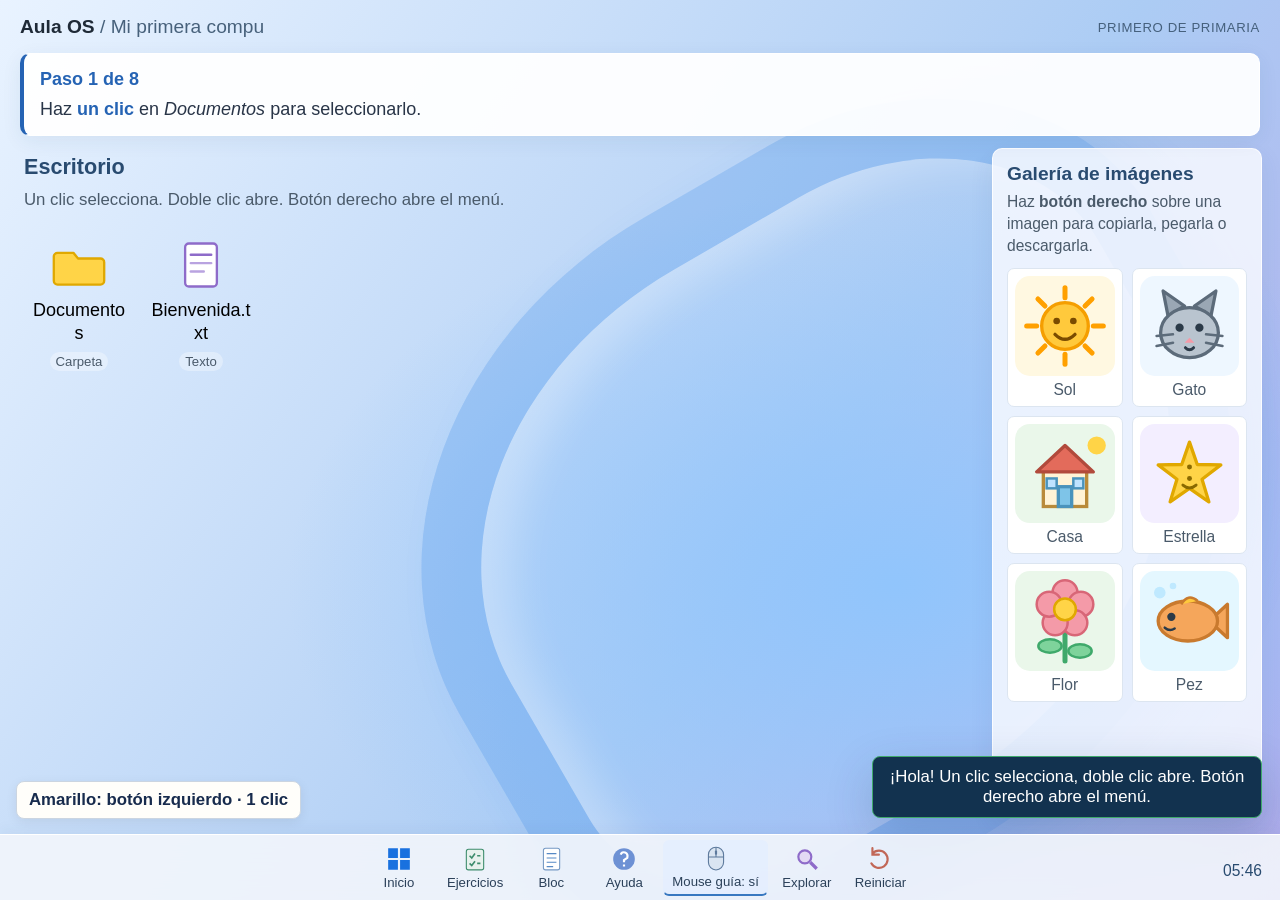
==== index.html @ 6aeaa676 "Publicar OS1 para primero de primaria" ====
<!DOCTYPE html>
<html lang="es">
<head>
<meta charset="utf-8">
<meta name="viewport" content="width=device-width, initial-scale=1">
<title>OS1</title>
<style>
  :root{
    --azul:#2B6CB0;
    --azul-claro:#E4F0FB;
    --amarillo:#FFD447;
    --verde:#3FA96B;
    --rojo:#E36B5B;
    --morado:#8E6BC9;
    --tinta:#1F2A37;
    --papel:#FFFFFF;
    --gris:#E9EEF4;
    --sombra:0 10px 24px rgba(31,42,55,.18);
    --radio:18px;
    --fuente: "Trebuchet MS", "Verdana", system-ui, -apple-system, "Segoe UI", Roboto, sans-serif;
  }
  *{box-sizing:border-box;}
  html,body{height:100%;margin:0;}
  body{
    font-family:var(--fuente);
    font-size:22.8px;
    color:var(--tinta);
    background:linear-gradient(160deg,#BFE3FF 0%, #E8F3FF 45%, #FFF7DE 100%);
    overflow:hidden;
    -webkit-tap-highlight-color:transparent;
  }
  button{font-family:inherit;}

  /* ====== ESCRITORIO ====== */
  #escritorio{position:fixed;inset:0;padding:18px 18px 96px 18px;display:grid;grid-template-columns:1fr 320px;gap:16px;}
  #zonaIconos{
    position:relative;overflow:auto;display:flex;flex-direction:column;border-radius:var(--radio);
    background:rgba(255,255,255,.45);border:3px dashed rgba(43,108,176,.35);
    padding:18px;
  }
  #zonaIconos h1{
    font-size:31.2px;margin:0 0 4px;color:var(--azul);
  }
  #zonaIconos p.ayuda-mini{margin:0 0 14px;font-size:19.2px;color:#4A5A6A;}
  #iconos{
    display:grid;grid-template-columns:repeat(auto-fill,minmax(150px,1fr));
    gap:14px;list-style:none;margin:0;padding:0;
  }
  .icono{
    background:var(--papel);border:4px solid transparent;border-radius:var(--radio);
    padding:12px 8px;display:flex;flex-direction:column;align-items:center;gap:8px;
    cursor:pointer;text-align:center;box-shadow:0 4px 12px rgba(31,42,55,.10);
    transition:transform .08s ease, border-color .08s ease, background .08s ease;
    min-height:130px;width:100%;
  }
  .icono:hover{transform:translateY(-2px);}
  .icono .nombre{font-size:20.4px;font-weight:700;line-height:1.15;word-break:break-word;}
  .icono.seleccionado{
    border-color:var(--azul);background:var(--azul-claro);
    box-shadow:0 0 0 5px rgba(43,108,176,.25), 0 6px 14px rgba(31,42,55,.16);
  }
  .icono.seleccionado .nombre::after{content:" ✓";color:var(--verde);}
  .icono img,.icono svg{width:72px;height:72px;pointer-events:none;}
  .icono .mini-tag{font-size:15.6px;background:var(--gris);border-radius:10px;padding:2px 8px;color:#4A5A6A;}

  /* ====== GALERÍA DERECHA ====== */
  #galeria{
    background:rgba(255,255,255,.72);border-radius:var(--radio);
    border:3px solid rgba(143,107,201,.35);padding:14px;overflow:auto;
  }
  #galeria h2{font-size:24px;margin:0 0 4px;color:var(--morado);}
  #galeria p{margin:0 0 12px;font-size:18px;color:#4A5A6A;}
  #galeriaGrid{display:grid;grid-template-columns:1fr 1fr;gap:12px;}
  .gal-item{
    background:#fff;border:3px solid transparent;border-radius:14px;padding:6px;
    cursor:context-menu;display:flex;flex-direction:column;align-items:center;gap:4px;
    box-shadow:0 3px 8px rgba(31,42,55,.10);
  }
  .gal-item:hover{border-color:var(--morado);}
  .gal-item.seleccionado{border-color:var(--azul);background:var(--azul-claro);}
  .gal-item img{width:100%;height:auto;border-radius:10px;display:block;pointer-events:none;}
  .gal-item span{font-size:16.8px;font-weight:700;color:#4A5A6A;}

  /* ====== VENTANAS ====== */
  #ventanas{position:fixed;inset:0;pointer-events:none;}
  .ventana{
    position:absolute;pointer-events:auto;background:var(--papel);
    border-radius:var(--radio);box-shadow:var(--sombra);
    border:3px solid rgba(43,108,176,.30);
    display:flex;flex-direction:column;min-width:320px;max-width:92vw;
    max-height:82vh;overflow:hidden;
  }
  .ventana:focus{outline:none;}
  .ventana.activa{border-color:var(--azul);}
  .barra{
    display:flex;align-items:center;gap:10px;padding:10px 12px;
    background:linear-gradient(#EAF3FC,#D8E8F8);cursor:grab;user-select:none;
  }
  .barra:active{cursor:grabbing;}
  .titulo{font-weight:800;font-size:22.8px;flex:1;white-space:nowrap;overflow:hidden;text-overflow:ellipsis;}
  .btn-cerrar{
    width:44px;height:44px;border-radius:12px;border:3px solid var(--rojo);
    background:#fff;color:var(--rojo);font-size:28.8px;font-weight:900;cursor:pointer;line-height:1;
    display:flex;align-items:center;justify-content:center;
  }
  .btn-cerrar:hover{background:var(--rojo);color:#fff;}
  .cuerpo{padding:14px;overflow:auto;}
  .cuerpo .toolbar{display:flex;flex-wrap:wrap;gap:8px;margin-bottom:12px;align-items:center;}
  .contenido-grid{
    display:grid;grid-template-columns:repeat(auto-fill,minmax(120px,1fr));gap:12px;
    list-style:none;margin:0;padding:0;
  }
  .contenido-grid .icono{min-height:110px;}
  .contenido-grid .icono img,.contenido-grid .icono svg{width:56px;height:56px;}
  .vaciar{font-size:20.4px;color:#7A8794;background:var(--gris);border-radius:12px;padding:14px;text-align:center;}

  .btn{
    border:3px solid var(--azul);background:#fff;color:var(--azul);
    font-size:20.4px;font-weight:800;border-radius:14px;padding:10px 16px;cursor:pointer;
  }
  .btn:hover{background:var(--azul);color:#fff;}
  .btn[disabled]{opacity:.45;cursor:not-allowed;border-color:#9AA7B4;color:#7A8794;background:#F2F5F8;}
  .btn.verde{border-color:var(--verde);color:var(--verde);}
  .btn.verde:hover{background:var(--verde);color:#fff;}
  .btn.morado{border-color:var(--morado);color:var(--morado);}
  .btn.morado:hover{background:var(--morado);color:#fff;}
  .btn.rojo{border-color:var(--rojo);color:var(--rojo);}
  .btn.rojo:hover{background:var(--rojo);color:#fff;}

  .visor-img{display:block;margin:0 auto;max-width:100%;width:420px;border-radius:14px;border:3px solid var(--gris);}

  textarea{width:100%;min-height:180px;font-size:22.8px;font-family:var(--fuente);padding:12px;border-radius:12px;border:3px solid #C7D5E4;resize:vertical;}
  input[type=text]{font-size:22.8px;font-family:var(--fuente);padding:10px 12px;border-radius:12px;border:3px solid #C7D5E4;width:240px;max-width:100%;}
  label.campo{font-weight:700;display:block;margin:10px 0 4px;}

  /* ====== EJERCICIOS ====== */
  .progreso-wrap{background:var(--gris);border-radius:14px;padding:10px;margin-bottom:12px;}
  .barra-progreso{height:26px;background:#fff;border-radius:10px;overflow:hidden;border:2px solid #C7D5E4;}
  .barra-progreso i{display:block;height:100%;width:0;background:linear-gradient(90deg,var(--verde),#7ED39B);transition:width .3s ease;}
  .progreso-txt{font-size:19.2px;font-weight:800;margin-top:6px;color:#3E4C5A;}
  ol.ejercicios{list-style:none;margin:0;padding:0;display:flex;flex-direction:column;gap:10px;}
  li.ejercicio{
    display:flex;gap:10px;align-items:flex-start;background:#fff;border:3px solid var(--gris);
    border-radius:14px;padding:12px;font-size:20.4px;
  }
  li.ejercicio .marca{font-size:26.4px;line-height:1;width:30px;flex:none;text-align:center;}
  li.ejercicio.hecho{border-color:var(--verde);background:#EFFBF3;}
  li.ejercicio.actual{border-color:var(--amarillo);background:#FFFCEB;box-shadow:0 0 0 4px rgba(255,212,71,.35);}
  li.ejercicio .num{font-weight:900;color:var(--azul);}

  /* ====== BARRA DE TAREAS ====== */
  #barraTareas{
    position:fixed;left:0;right:0;bottom:0;height:78px;display:flex;align-items:center;gap:10px;
    padding:10px 16px;background:linear-gradient(#FFFFFF,#E8F0F8);
    border-top:4px solid rgba(43,108,176,.35);box-shadow:0 -6px 18px rgba(31,42,55,.10);
    z-index:500;
  }
  #barraTareas .btn{font-size:21.6px;padding:12px 18px;}
  .reloj{margin-left:auto;background:var(--azul);color:#fff;border-radius:14px;padding:12px 18px;font-size:24px;font-weight:800;}
  .aviso-mac{font-size:16.8px;color:#5A6878;max-width:260px;line-height:1.2;}

  /* ====== MENÚ (contextual / inicio) ====== */
  #menu{
    position:fixed;z-index:900;background:#fff;border:3px solid var(--azul);
    border-radius:14px;box-shadow:var(--sombra);padding:8px;min-width:250px;max-width:min(340px,92vw);
  }
  .menu-titulo{font-size:16.8px;font-weight:800;color:#7A8794;padding:4px 10px 8px;text-transform:uppercase;letter-spacing:.5px;}
  .menu-item{
    display:block;width:100%;text-align:left;background:#fff;border:0;border-radius:10px;
    padding:12px 12px;font-size:21.6px;font-weight:700;cursor:pointer;color:var(--tinta);
  }
  .menu-item:hover,.menu-item:focus{background:var(--azul-claro);outline:none;}
  .menu-item[disabled]{opacity:.45;cursor:not-allowed;}
  .menu-item[disabled]:hover{background:#fff;}

  /* ====== AVISOS (toast) ====== */
  #avisos{position:fixed;left:50%;transform:translateX(-50%);bottom:96px;z-index:950;display:flex;flex-direction:column;gap:10px;align-items:center;pointer-events:none;width:min(620px,92vw);}
  .aviso{
    background:#12324F;color:#fff;border-radius:14px;padding:14px 20px;font-size:21.6px;font-weight:700;
    box-shadow:var(--sombra);border:3px solid var(--amarillo);opacity:0;transform:translateY(10px);
    transition:opacity .2s ease, transform .2s ease;text-align:center;
  }
  .aviso.mostrar{opacity:1;transform:translateY(0);}
  .aviso.exito{border-color:var(--verde);}
  .aviso.error{border-color:var(--rojo);}

  /* ====== MODAL AYUDA / EXPLORAR ====== */
  .etiqueta-explorar{
    position:fixed;z-index:400;background:var(--amarillo);color:#3A2C00;border:3px solid #B98A00;
    border-radius:12px;padding:8px 12px;font-size:18px;font-weight:800;box-shadow:var(--sombra);
    pointer-events:none;display:none;
  }
  body.explorando .etiqueta-explorar{display:block;}
  body.explorando #zonaIconos{outline:6px solid var(--amarillo);outline-offset:4px;}
  body.explorando #galeria{outline:6px solid var(--morado);outline-offset:4px;}
  body.explorando #barraTareas{outline:6px solid var(--azul);outline-offset:-2px;}
  #panelExplorar{
    position:fixed;left:18px;bottom:96px;z-index:420;max-width:420px;background:#FFFCEB;
    border:4px solid var(--amarillo);border-radius:var(--radio);padding:14px;box-shadow:var(--sombra);display:none;
  }
  body.explorando #panelExplorar{display:block;}
  #panelExplorar h3{margin:0 0 8px;font-size:22.8px;color:#7A5B00;}
  #panelExplorar ul{margin:0;padding-left:20px;font-size:19.2px;line-height:1.5;}

  .sr-only{position:absolute;width:1px;height:1px;overflow:hidden;clip:rect(0 0 0 0);white-space:nowrap;}
  :focus-visible{outline:4px solid var(--morado);outline-offset:2px;}

/* Mouse guía: el punto señala el lugar exacto del clic. */
body.mouse-guia-activo, body.mouse-guia-activo * {cursor:none!important}
#mouseGuia{position:fixed;left:0;top:0;z-index:100000;pointer-events:none;display:none;font-family:inherit}
#mouseGuia .punto{position:absolute;width:10px;height:10px;left:-5px;top:-5px;border:2px solid #fff;border-radius:50%;background:#172b4d;box-shadow:0 0 0 2px #172b4d}
#mouseGuia .modelo{position:absolute;left:14px;top:14px;width:70px;filter:drop-shadow(0 3px 3px #0005)}
#mouseGuia.invertir-x .modelo{left:-84px} #mouseGuia.invertir-y .modelo{top:-104px}
#mouseGuia .boton{fill:#e5eaf0;stroke:#334155;stroke-width:2}
#mouseGuia[data-pide="izquierdo"] .izquierdo,#mouseGuia[data-pide="doble"] .izquierdo{fill:#facc15}
#mouseGuia[data-pide="derecho"] .derecho{fill:#facc15}
#mouseGuia[data-pulsa="izquierdo"] .izquierdo,#mouseGuia[data-pulsa="derecho"] .derecho{fill:#4ade80;stroke:#166534;stroke-width:4}
#guiaMouseTexto{position:fixed;left:16px;bottom:105px;max-width:min(390px,85vw);padding:10px 16px;border:2px solid #cbd5e1;border-radius:16px;background:#fffefa;color:#172b4d;font-size:20.4px;font-weight:800;z-index:960;pointer-events:none;box-shadow:0 3px 12px #0001}


#estadoNivel{position:relative;z-index:940;flex-shrink:0;margin:0 0 14px;padding:12px 16px;border:1px solid #bfd2e5;border-left:4px solid var(--azul);border-radius:10px;background:#fff;color:#293548;font-size:19.2px;line-height:1.5;box-shadow:0 2px 8px #243b5310}
#estadoNivel strong:first-child{color:var(--azul)}
#zonaIconos #iconos{flex:1;min-height:0;overflow:auto;align-content:start}
#pasoActualTexto{display:block;margin-top:3px}
#fiestaNivel{position:fixed;inset:0;background:#14284488;z-index:200000;display:grid;place-items:center}
.fiesta-tarjeta{background:#fffbea;border:2px solid #facc15;border-radius:16px;padding:20px;text-align:center;color:#1e3a5f;box-shadow:0 20px 80px #0004;max-width:90vw}
.fiesta-tarjeta h2{font-size:31.2px;margin:8px}.fiesta-tarjeta p{font-size:20.4px}

/* Misma familia visual de Aula OS; actividades de primero sin cambios. */
:root{--fuente:"Segoe UI",Arial,sans-serif;--radio:10px;--sombra:0 16px 48px #18375b33;--azul:#2563b4}
body{font-size:19.2px;background:#dfeafb}
.aula-fondo{position:fixed;inset:0;z-index:-1;background:radial-gradient(ellipse at 70% 65%,#91c5fc 0,transparent 48%),linear-gradient(125deg,#e9f3ff,#acccf4 60%,#b4a9eb)}
.aula-fondo:after{content:'';position:absolute;width:57vw;height:65vh;left:32%;top:18%;border-radius:48% 35% 55% 30%;border:60px solid #1676df33;transform:rotate(-30deg);box-shadow:inset 24px 20px 40px #fff4,20px 25px 50px #317fe022}
.aula-marca{position:fixed;left:20px;right:20px;top:16px;display:flex;align-items:center;justify-content:space-between;font-size:19.2px}.aula-marca strong>span{font-weight:400;color:#47617b}.aula-marca>span{font-size:13.2px;color:#45607c;letter-spacing:.6px}
#escritorio{inset:148px 18px 84px;padding:0;grid-template-columns:minmax(0,1fr) 270px;gap:22px}
#zonaIconos{border:0;border-radius:0;background:transparent;padding:6px;overflow:hidden}
#zonaIconos h1{font-size:21.6px;color:#294b70;font-weight:600}
#zonaIconos p.ayuda-mini{font-size:16.8px;margin:6px 0 18px}
#iconos{grid-template-columns:repeat(auto-fill,110px);gap:12px}
.icono{min-height:110px;border:1px solid transparent;background:transparent;border-radius:6px;padding:8px 4px;gap:6px;box-shadow:none}
.icono:hover{transform:none;background:#ffffff70;border-color:#fff}
.icono img,.icono svg{width:56px;height:56px}.icono .nombre{font-size:18px;font-weight:500;line-height:1.3}.icono .mini-tag{font-size:13.2px;background:#ffffff55;padding:2px 6px}
.icono.seleccionado{background:#e2efffa6;border-color:#6ca6e2;box-shadow:0 0 0 1px #fff9}
#galeria{background:#f7faffd9;border:1px solid #ffffffcc;padding:14px;border-radius:10px;box-shadow:0 8px 25px #23436a15}
#galeria h2{font-size:19.2px;color:#294b70;font-weight:600;margin-bottom:6px}#galeria p{font-size:15.6px;line-height:1.4}
#galeriaGrid{gap:9px}.gal-item{padding:7px;border:1px solid #dce5f0;border-radius:7px;box-shadow:none;gap:5px}.gal-item span{font-size:15.6px;font-weight:500}.gal-item img{max-height:100px;width:100%;object-fit:contain;border-radius:5px}
#estadoNivel{position:fixed;top:53px;left:20px;right:20px;margin:0;padding:12px 16px;min-height:74px;background:#fffffff0;border:1px solid white;border-left:4px solid #2563b4;border-radius:10px;z-index:940;font-size:18px;line-height:1.5;box-shadow:0 5px 20px #23426a12}
.ventana{background:#f6f8fc;border:1px solid #dce7f5;border-radius:10px;max-height:calc(100vh - 245px)}.ventana.activa{border-color:#a9c8ec}.barra{padding:0 0 0 14px;min-height:42px;background:#eef3fa;gap:8px}.titulo{font-size:18px;font-weight:600;margin:0}.btn-cerrar{width:44px;height:42px;border:0;border-radius:0;background:transparent;font-size:22.8px;font-weight:400;color:#34465c}.btn-cerrar:hover{background:#dc3545;color:white}.cuerpo{padding:14px}
.btn{font-size:18px;font-weight:500;border:1px solid #bfd0e4;border-radius:6px;padding:8px 12px;background:white;color:#294b70}
.btn.verde,.btn.morado,.btn.rojo{border-width:1px}
textarea,input[type=text]{font-size:19.2px;border-width:1px;border-radius:6px}
.contenido-grid .icono{min-height:105px;background:#fff;border:1px solid transparent}.contenido-grid .icono:hover{border-color:#bfd3e9}.contenido-grid .icono.seleccionado{background:#e2efff;border-color:#6ca6e2}
#barraTareas{height:66px;justify-content:center;gap:5px;padding:5px 100px;background:#f2f6fbe8;backdrop-filter:blur(20px);border-top:1px solid white;box-shadow:0 -3px 15px #24456b0d;z-index:970}
#barraTareas .btn{display:flex;flex-direction:column;align-items:center;justify-content:center;gap:3px;background:transparent;border:1px solid transparent;border-radius:6px;min-width:68px;height:56px;font-size:13.2px;color:#2b4059;padding:4px 8px}
#barraTareas .btn:hover{background:#fff9;border-color:#fff}#barraTareas .btn[aria-pressed=true]{background:#e0edff8a;border-bottom:2px solid #3878c0}
.icono-ui{display:inline-flex;flex-shrink:0}.icono-ui svg{width:26px;height:26px;display:block}
#barraTareas .aviso-mac{display:none}.reloj{position:absolute;right:18px;bottom:12px;margin:0;background:transparent;color:#294b70;border-radius:0;font-size:15.6px;font-weight:400;padding:8px 0}
#menu{border:1px solid #d4e0ed;background:#fcfdfff5;border-radius:8px;padding:5px;box-shadow:0 8px 30px #18375b33;z-index:980}.menu-item{font-size:18px;font-weight:400;padding:10px;border-radius:5px}.menu-titulo{font-size:14.4px;padding:8px 10px}
#menu.inicio-aula{width:410px;max-width:92vw;padding:20px;background:#f3f7fff5;backdrop-filter:blur(20px);display:grid;grid-template-columns:repeat(3,1fr);gap:8px}
#menu.inicio-aula[hidden]{display:none}#menu.inicio-aula .menu-titulo{grid-column:1/-1;color:#294b70;font-size:19.2px;text-transform:none;letter-spacing:0;padding:0 0 12px}
#menu.inicio-aula .menu-item{display:flex;flex-direction:column;align-items:center;justify-content:center;gap:9px;text-align:center;font-size:15.6px;padding:12px 4px;min-height:87px;background:transparent}
#menu.inicio-aula .menu-item:hover,#menu.inicio-aula .menu-item:focus{background:#ffffffa0}#menu.inicio-aula .icono-ui svg{width:34px;height:34px}
#guiaMouseTexto{bottom:81px;font-size:16.8px;padding:8px 12px;border-width:1px;border-radius:8px}
#avisos{bottom:82px;left:auto;right:18px;transform:none;width:min(390px,90vw);align-items:end}.aviso{font-size:16.8px;font-weight:500;padding:10px 14px;border-width:1px;border-radius:8px}
#panelExplorar{bottom:82px;font-size:16.8px}.fiesta-tarjeta{border-radius:12px}.fiesta-tarjeta .btn{font-size:18px}
.progreso-txt{font-size:16.8px}.barra-progreso{height:14px;border-width:1px}li.ejercicio{font-size:18px;border-width:1px;padding:10px;border-radius:8px}li.ejercicio .marca{font-size:21.6px}
@media(max-width:850px){#barraTareas{padding:5px 8px;justify-content:flex-start;overflow-x:auto}.reloj{display:none}#barraTareas .btn{min-width:64px;padding:4px 6px}#escritorio{grid-template-columns:minmax(0,1fr) 230px;gap:12px}}
@media(max-width:580px){.aula-marca>span{display:none}#escritorio{grid-template-columns:minmax(0,1fr) 180px;gap:8px;left:8px;right:8px}#estadoNivel{left:8px;right:8px;font-size:16.8px}#galeria{padding:9px}#galeriaGrid{gap:6px}#iconos{grid-template-columns:repeat(auto-fill,92px)}.icono .nombre{font-size:16.8px}}
</style>
</head>
<body>
<div class="aula-fondo" aria-hidden="true"></div><header class="aula-marca"><strong>Aula OS <span> / Mi primera compu</span></strong><span>PRIMERO DE PRIMARIA</span></header>

<main id="escritorio" aria-label="Escritorio de Mi Primera Compu">
  <section id="zonaIconos" aria-label="Escritorio">
    <h1>Escritorio</h1>
    <p class="ayuda-mini">Un clic selecciona. Doble clic abre. Botón derecho abre el menú.</p>
    <ul id="iconos"></ul>
  </section>

  <aside id="galeria" aria-label="Galería de imágenes de ejemplo">
    <h2>Galería de imágenes</h2>
    <p>Haz <strong>botón derecho</strong> sobre una imagen para copiarla, pegarla o descargarla.</p>
    <div id="galeriaGrid"></div>
  </aside>
</main>

<div id="ventanas" aria-live="polite"></div>

<nav id="barraTareas" aria-label="Barra de tareas">
  <button class="btn" id="btnInicio" aria-haspopup="menu" aria-expanded="false">Inicio</button>
  <button class="btn verde" id="btnEjercicios">Ejercicios</button>
  <button class="btn morado" id="btnBloc">Bloc</button>
  <button class="btn" id="btnAyuda">Ayuda</button>
  <button class="btn" id="btnExplorar" aria-pressed="false">Modo explorar</button>
  <button class="btn rojo" id="btnReiniciar">Reiniciar</button>
  <span class="aviso-mac" role="note">En Mac: botón derecho = <strong>Ctrl + clic</strong> (o clic con dos dedos).</span>
  <span class="reloj" id="reloj" aria-label="Reloj">--:--</span>
</nav>

<div id="panelExplorar" role="region" aria-label="Guía del modo explorar">
  <h3>Modo explorar</h3>
  <ul>
    <li><strong>Escritorio (izquierda):</strong> aquí están tus carpetas y archivos.</li>
    <li><strong>Galería (derecha):</strong> imágenes de ejemplo con menú de botón derecho.</li>
    <li><strong>Barra de tareas (abajo):</strong> botones para abrir programas.</li>
    <li>En las ventanas, la <strong>X</strong> de la esquina cierra la ventana.</li>
    <li>Todo lo que "borra" o "pega" es de mentira: no toca archivos reales.</li>
  </ul>
</div>

<span class="etiqueta-explorar" data-pos="escritorio">1. Tu escritorio</span>
<span class="etiqueta-explorar" data-pos="galeria">2. Galería de imágenes</span>
<span class="etiqueta-explorar" data-pos="tareas">3. Barra de tareas</span>

<div id="avisos" aria-live="assertive" aria-atomic="true"></div>

<div id="menu" role="menu" hidden aria-label="Menú"></div>

<noscript><p style="padding:20px">Este juego necesita JavaScript activado para funcionar.</p></noscript>

<script>
(function(){
  "use strict";

  /* =========================================================
     Utilidades
     ========================================================= */
  var $ = function(sel, raiz){ return (raiz||document).querySelector(sel); };
  var $$ = function(sel, raiz){ return Array.prototype.slice.call((raiz||document).querySelectorAll(sel)); };

  var contadorId = 1;
  function nuevoId(){ return "id" + (contadorId++); }

  function datosUrl(svg){
    return "data:image/svg+xml;charset=utf-8," + encodeURIComponent(svg);
  }

  function slug(txt){
    return String(txt).replace(/[^\wáéíóúñÁÉÍÓÚÑ\- ]/g,"").trim().replace(/\s+/g,"-").toLowerCase();
  }

  /* =========================================================
     Ilustraciones SVG propias (sencillas)
     ========================================================= */
  function svgSol(){
    var rayos = "";
    for(var i=0;i<8;i++){
      var a = i*Math.PI/4;
      var x1 = (60+Math.cos(a)*34).toFixed(1), y1 = (60+Math.sin(a)*34).toFixed(1);
      var x2 = (60+Math.cos(a)*46).toFixed(1), y2 = (60+Math.sin(a)*46).toFixed(1);
      rayos += '<line x1="'+x1+'" y1="'+y1+'" x2="'+x2+'" y2="'+y2+'" stroke="#FFA000" stroke-width="6" stroke-linecap="round"/>';
    }
    return '<svg xmlns="http://www.w3.org/2000/svg" viewBox="0 0 120 120" role="img" aria-label="Sol sonriente">'+
      '<rect width="120" height="120" rx="18" fill="#FFF8E1"/>'+
      '<circle cx="60" cy="60" r="28" fill="#FFC93C" stroke="#F59E00" stroke-width="4"/>'+
      rayos +
      '<circle cx="50" cy="54" r="4" fill="#7A4B00"/><circle cx="70" cy="54" r="4" fill="#7A4B00"/>'+
      '<path d="M48 70 Q60 82 72 70" fill="none" stroke="#7A4B00" stroke-width="4" stroke-linecap="round"/></svg>';
  }

  function svgGato(){
    return '<svg xmlns="http://www.w3.org/2000/svg" viewBox="0 0 120 120" role="img" aria-label="Cara de gato">'+
      '<rect width="120" height="120" rx="18" fill="#EEF7FF"/>'+
      '<path d="M34 48 L28 18 L54 36 Z" fill="#9AA7B4" stroke="#5C6B7A" stroke-width="4" stroke-linejoin="round"/>'+
      '<path d="M86 48 L92 18 L66 36 Z" fill="#9AA7B4" stroke="#5C6B7A" stroke-width="4" stroke-linejoin="round"/>'+
      '<ellipse cx="60" cy="68" rx="35" ry="30" fill="#B9C4CF" stroke="#5C6B7A" stroke-width="4"/>'+
      '<circle cx="48" cy="62" r="5" fill="#2B3A48"/><circle cx="72" cy="62" r="5" fill="#2B3A48"/>'+
      '<path d="M60 74 l-6 6 h12 z" fill="#F49AA8"/>'+
      '<path d="M55 86 q5 5 10 0" fill="none" stroke="#2B3A48" stroke-width="3.5" stroke-linecap="round"/>'+
      '<line x1="20" y1="72" x2="40" y2="70" stroke="#5C6B7A" stroke-width="3" stroke-linecap="round"/>'+
      '<line x1="20" y1="84" x2="40" y2="80" stroke="#5C6B7A" stroke-width="3" stroke-linecap="round"/>'+
      '<line x1="100" y1="72" x2="80" y2="70" stroke="#5C6B7A" stroke-width="3" stroke-linecap="round"/>'+
      '<line x1="100" y1="84" x2="80" y2="80" stroke="#5C6B7A" stroke-width="3" stroke-linecap="round"/></svg>';
  }

  function svgCasa(){
    return '<svg xmlns="http://www.w3.org/2000/svg" viewBox="0 0 120 120" role="img" aria-label="Casa">'+
      '<rect width="120" height="120" rx="18" fill="#EAF7EA"/>'+
      '<circle cx="98" cy="26" r="11" fill="#FFD447"/>'+
      '<rect x="34" y="56" width="52" height="44" fill="#FFF3D6" stroke="#B98A3A" stroke-width="4"/>'+
      '<path d="M26 58 L60 26 L94 58 Z" fill="#E36B5B" stroke="#B14A3C" stroke-width="4" stroke-linejoin="round"/>'+
      '<rect x="52" y="76" width="16" height="24" fill="#7EC4E8" stroke="#4A93BC" stroke-width="4"/>'+
      '<rect x="38" y="66" width="12" height="12" fill="#BFE3FF" stroke="#4A93BC" stroke-width="3"/>'+
      '<rect x="70" y="66" width="12" height="12" fill="#BFE3FF" stroke="#4A93BC" stroke-width="3"/></svg>';
  }

  function svgEstrella(){
    var pts = [], cx=60, cy=62, R=40, r=16;
    for(var i=0;i<10;i++){
      var rad = (i%2===0)?R:r;
      var a = -Math.PI/2 + i*Math.PI/5;
      pts.push((cx+Math.cos(a)*rad).toFixed(1)+","+(cy+Math.sin(a)*rad).toFixed(1));
    }
    return '<svg xmlns="http://www.w3.org/2000/svg" viewBox="0 0 120 120" role="img" aria-label="Estrella">'+
      '<rect width="120" height="120" rx="18" fill="#F3EEFF"/>'+
      '<polygon points="'+pts.join(" ")+'" fill="#FFD447" stroke="#E0A800" stroke-width="4" stroke-linejoin="round"/>'+
      '<circle cx="60" cy="52" r="3" fill="#8A6A00"/><circle cx="60" cy="66" r="3" fill="#8A6A00"/>'+
      '<path d="M52 74 q8 7 16 0" fill="none" stroke="#8A6A00" stroke-width="3.5" stroke-linecap="round"/></svg>';
  }

  function svgFlor(){
    var pet="";
    for(var i=0;i<5;i++){
      var a=-Math.PI/2 + i*2*Math.PI/5;
      pet += '<circle cx="'+(60+Math.cos(a)*20).toFixed(1)+'" cy="'+(46+Math.sin(a)*20).toFixed(1)+'" r="15" fill="#F49AA8" stroke="#D86677" stroke-width="3"/>';
    }
    return '<svg xmlns="http://www.w3.org/2000/svg" viewBox="0 0 120 120" role="img" aria-label="Flor">'+
      '<rect width="120" height="120" rx="18" fill="#EAF7EA"/>'+
      '<line x1="60" y1="66" x2="60" y2="108" stroke="#3FA96B" stroke-width="6" stroke-linecap="round"/>'+
      '<ellipse cx="42" cy="90" rx="14" ry="8" fill="#7ED39B" stroke="#3FA96B" stroke-width="3"/>'+
      '<ellipse cx="78" cy="96" rx="14" ry="8" fill="#7ED39B" stroke="#3FA96B" stroke-width="3"/>'+
      pet +
      '<circle cx="60" cy="46" r="13" fill="#FFD447" stroke="#E0A800" stroke-width="3"/></svg>';
  }

  function svgPez(){
    return '<svg xmlns="http://www.w3.org/2000/svg" viewBox="0 0 120 120" role="img" aria-label="Pez">'+
      '<rect width="120" height="120" rx="18" fill="#E4F7FF"/>'+
      '<circle cx="24" cy="26" r="7" fill="#BFE9FF"/><circle cx="40" cy="18" r="4" fill="#BFE9FF"/>'+
      '<path d="M84 60 L106 40 L106 80 Z" fill="#F5A65B" stroke="#C97A2E" stroke-width="4" stroke-linejoin="round"/>'+
      '<ellipse cx="58" cy="60" rx="36" ry="24" fill="#F5A65B" stroke="#C97A2E" stroke-width="4"/>'+
      '<path d="M50 40 q8 -14 20 -4" fill="#FFC93C" stroke="#C97A2E" stroke-width="3"/>'+
      '<circle cx="38" cy="55" r="5" fill="#2B3A48"/>'+
      '<path d="M30 68 q6 5 12 1" fill="none" stroke="#2B3A48" stroke-width="3" stroke-linecap="round"/></svg>';
  }

  var IMAGENES = [
    { id:"sol",      nombre:"Sol",      svg:svgSol() },
    { id:"gato",     nombre:"Gato",     svg:svgGato() },
    { id:"casa",     nombre:"Casa",     svg:svgCasa() },
    { id:"estrella", nombre:"Estrella", svg:svgEstrella() },
    { id:"flor",     nombre:"Flor",     svg:svgFlor() },
    { id:"pez",      nombre:"Pez",      svg:svgPez() }
  ];
  function buscarImagen(imgId){
    for(var i=0;i<IMAGENES.length;i++){ if(IMAGENES[i].id===imgId) return IMAGENES[i]; }
    return null;
  }

  /* =========================================================
     Iconos vectoriales para carpetas y documentos
     ========================================================= */
  var ICONO_CARPETA = '<svg viewBox="0 0 120 120" aria-hidden="true" focusable="false">'+
    '<path d="M14 34 h34 l10 12 h48 a8 8 0 0 1 8 8 v40 a8 8 0 0 1-8 8 H14 a8 8 0 0 1-8-8 V42 a8 8 0 0 1 8-8 z" '+
    'fill="#FFD447" stroke="#E0A800" stroke-width="5" stroke-linejoin="round"/></svg>';

  var ICONO_TEXTO = '<svg viewBox="0 0 120 120" aria-hidden="true" focusable="false">'+
    '<rect x="26" y="14" width="68" height="92" rx="8" fill="#FFFFFF" stroke="#8E6BC9" stroke-width="5"/>'+
    '<line x1="38" y1="38" x2="82" y2="38" stroke="#8E6BC9" stroke-width="5" stroke-linecap="round"/>'+
    '<line x1="38" y1="56" x2="82" y2="56" stroke="#B9A3E0" stroke-width="5" stroke-linecap="round"/>'+
    '<line x1="38" y1="74" x2="66" y2="74" stroke="#B9A3E0" stroke-width="5" stroke-linecap="round"/></svg>';

  var ICONO_PAPELERA = '<svg viewBox="0 0 120 120" aria-hidden="true" focusable="false">'+
    '<rect x="34" y="40" width="52" height="62" rx="8" fill="#DCE6F0" stroke="#5C6B7A" stroke-width="5"/>'+
    '<rect x="26" y="28" width="68" height="12" rx="6" fill="#9AA7B4" stroke="#5C6B7A" stroke-width="4"/>'+
    '<line x1="50" y1="54" x2="50" y2="90" stroke="#5C6B7A" stroke-width="4" stroke-linecap="round"/>'+
    '<line x1="70" y1="54" x2="70" y2="90" stroke="#5C6B7A" stroke-width="4" stroke-linecap="round"/></svg>';

  /* =========================================================
     Estado del sistema
     ========================================================= */
  var estado = {
    escritorio: [],
    idSel: null,
    galeriaSel: null,
    portapapeles: null,
    flags: {},
    ventanas: {},
    zTop: 20,
    explorando: false
  };

  var ids = { dibujos:null, descargas:null, documentos:null };
  var nivelActual = 0;
  var nivelesHechos = [];

  function carpeta(nombre, hijos){
    return { id:nuevoId(), nombre:nombre, tipo:"carpeta", hijos:hijos||[] };
  }
  function texto(nombre, contenido){
    return { id:nuevoId(), nombre:nombre, tipo:"texto", contenido:contenido||"" };
  }
  function imagen(nombre, imgId){
    return { id:nuevoId(), nombre:nombre, tipo:"imagen", img:imgId };
  }

  function iniciarSistema(){
    contadorId = 1;
    nivelActual = 0; nivelesHechos = [];
    var fiestaAnterior = document.getElementById("fiestaNivel"); if(fiestaAnterior) fiestaAnterior.remove();
    estado.escritorio = [];
    estado.idSel = null;
    estado.galeriaSel = null;
    estado.portapapeles = null;
    estado.flags = {};
    estado.ventanas = {};
    estado.zTop = 20;
    estado.explorando = false;
    document.body.classList.remove("explorando");

    var dibujos = carpeta("Imágenes", []);
    var descargas = carpeta("Descargas del juego", []);
    var documentos = carpeta("Documentos", [dibujos, descargas]);
    ids.documentos = documentos.id;
    var nota = texto("Bienvenida.txt",
      "¡Hola! Soy tu computadora.\n\nAbre Documentos con doble clic. Dentro están Imágenes y Descargas del juego.\nUsa el botón derecho sobre las imágenes de la galería.\n\nTodo lo que borres es de mentira: tus archivos están a salvo.");

    estado.escritorio.push(documentos, nota);
    ids.dibujos = dibujos.id;
    ids.descargas = descargas.id;

    var ini = $(".ayuda-mini"); if(ini) ini.textContent = "Un clic selecciona. Doble clic abre. Botón derecho abre el menú.";
    var galP = $("#galeria p"); if(galP) galP.innerHTML = "Haz <strong>botón derecho</strong> sobre una imagen para copiarla, pegarla o descargarla.";
  }

  /* =========================================================
     Avisos (toast)
     ========================================================= */
  function aviso(msg, tipo){
    var caja = $("#avisos");
    var el = document.createElement("div");
    el.className = "aviso " + (tipo||"");
    el.textContent = msg;
    caja.appendChild(el);
    requestAnimationFrame(function(){ el.classList.add("mostrar"); });
    setTimeout(function(){
      el.classList.remove("mostrar");
      setTimeout(function(){ if(el.parentNode) el.parentNode.removeChild(el); }, 250);
    }, 3200);
  }

  /* =========================================================
     Menú (contextual y de inicio)
     ========================================================= */
  var menuEl = $("#menu");
  var menuAbierto = false;
  var focoAntesMenu = null;

  function cerrarMenu(){
    if(!menuAbierto) return;
    menuEl.hidden = true;
    menuEl.innerHTML = "";
    menuAbierto = false;
    $("#btnInicio").setAttribute("aria-expanded","false");
    if(focoAntesMenu && document.contains(focoAntesMenu)){ try{ focoAntesMenu.focus(); }catch(e){} }
    focoAntesMenu = null;
  }

  function mostrarMenu(x, y, titulo, items){
    focoAntesMenu = document.activeElement;
    menuEl.classList.remove("inicio-aula");
    menuEl.innerHTML = "";
    if(titulo){
      var t = document.createElement("div");
      t.className = "menu-titulo";
      t.textContent = titulo;
      menuEl.appendChild(t);
    }
    items.forEach(function(it){
      var b = document.createElement("button");
      b.type = "button";
      b.className = "menu-item";
      b.setAttribute("role","menuitem");
      b.textContent = it.label;
      if(it.disabled){
        b.disabled = true;
      }else{
        b.addEventListener("click", function(ev){
          ev.stopPropagation();
          cerrarMenu();
          if(it.action) it.action();
        });
      }
      menuEl.appendChild(b);
    });
    menuEl.hidden = false;
    menuEl.style.visibility = "hidden";
    menuAbierto = true;
    var ancho = menuEl.offsetWidth, alto = menuEl.offsetHeight;
    var nx = Math.max(8, Math.min(x, window.innerWidth - ancho - 8));
    var ny = Math.max(8, Math.min(y, window.innerHeight - alto - 8));
    menuEl.style.left = nx + "px";
    menuEl.style.top = ny + "px";
    menuEl.style.visibility = "visible";
    var primero = menuEl.querySelector("button:not([disabled])");
    if(primero) primero.focus();
  }

  var ICONOS_UI={
    inicio:'<path d="M2 2h9v9H2zm11 0h9v9h-9zM2 13h9v9H2zm11 0h9v9h-9z" fill="#1971df"/>',
    carpeta:'<path d="M2 6h8l3 3h9v12H2z" fill="#efb52c"/><path d="M2 11h20v10H2z" fill="#ffd56a"/>',
    bloc:'<rect x="5" y="2" width="15" height="20" rx="2" fill="#fff" stroke="#7599c4"/><path d="M8 7h9M8 11h9M8 15h9M8 19h6" stroke="#5689c5"/>',
    ejercicios:'<rect x="4" y="3" width="16" height="19" rx="2" fill="#e7f2ed" stroke="#3d8d6c"/><path d="m7 9 2 2 3-4m-5 9 2 2 3-4M14 9h3m-3 7h3" fill="none" stroke="#3d8d6c" stroke-width="1.5"/>',
    ayuda:'<circle cx="12" cy="12" r="10" fill="#6d91d4"/><path d="M9 8q1-3 4-2t2 5l-3 2v2m0 2v2" fill="none" stroke="white" stroke-width="2"/>',
    explorar:'<circle cx="10" cy="10" r="6" fill="#e3daf4" stroke="#8e6bc9" stroke-width="2"/><path d="m15 15 6 6" stroke="#8e6bc9" stroke-width="3"/>',
    reiniciar:'<path d="M5 7a8 8 0 1 1-1 9M5 2v6h6" fill="none" stroke="#c16757" stroke-width="2" stroke-linecap="round"/>',
    mouse:'<rect x="5" y="2" width="14" height="21" rx="7" fill="#d9e4f1" stroke="#5c799c"/><path d="M12 2v9M5 11h14" stroke="#5c799c"/><rect x="11" y="5" width="2" height="4" rx="1" fill="#5c799c"/>',
    imagenes:'<rect x="2" y="3" width="20" height="18" rx="2" fill="#719ed1"/><circle cx="17" cy="8" r="2.5" fill="#ffe7a7"/><path d="m4 18 5-8 5 5 3-4 4 7z" fill="#cce7d6"/>'
  };
  function iconoUI(nombre){return '<span class="icono-ui" aria-hidden="true"><svg viewBox="0 0 24 24" xmlns="http://www.w3.org/2000/svg">'+(ICONOS_UI[nombre]||ICONOS_UI.carpeta)+'</svg></span>';}
  function vestirBoton(b,nombre,texto){b.innerHTML=iconoUI(nombre)+'<span>'+texto+'</span>';}
  function vestirBarra(){
    [['btnInicio','inicio','Inicio'],['btnEjercicios','ejercicios','Ejercicios'],['btnBloc','bloc','Bloc'],['btnAyuda','ayuda','Ayuda'],['btnExplorar','explorar','Explorar'],['btnReiniciar','reiniciar','Reiniciar']].forEach(function(item){vestirBoton(document.getElementById(item[0]),item[1],item[2]);});
  }
  function abrirMenuInicio(){
    var r = $("#btnInicio").getBoundingClientRect();
    $("#btnInicio").setAttribute("aria-expanded","true");
    mostrarMenu(r.left, r.top - 8, "Aula OS · Inicio", [
      { label:"Documentos", action:function(){ abrirCarpeta(buscarItemPorId(ids.documentos)); } },
      { label:"Ejercicios", action:abrirEjercicios },
      { label:"Abrir Bloc de notas", action:abrirBloc },
      { label:"Ver Ayuda", action:abrirAyuda },
      { label:"Modo explorar (encender/apagar)", action:alternarExplorar },
      { label:"Reiniciar el escritorio", action:reiniciar }
    ]);
    menuEl.classList.add("inicio-aula");menuEl.dataset.origen="inicio";
    var nombres=['carpeta','ejercicios','bloc','ayuda','explorar','reiniciar'];
    menuEl.querySelectorAll('.menu-item').forEach(function(b,i){vestirBoton(b,nombres[i],b.textContent.replace('Abrir ','').replace('Ver ','').replace(' (encender/apagar)','').replace('el escritorio',''));});
    menuEl.style.left=Math.max(8,Math.min(r.left-60,innerWidth-menuEl.offsetWidth-8))+"px";
    menuEl.style.top = Math.max(140, r.top - menuEl.offsetHeight - 10) + "px";
  }

  /* =========================================================
     Escritorio — render de iconos
     ========================================================= */
  function crearBotonItem(item, contexto){
    var li = document.createElement("button");
    li.type = "button";
    li.className = "icono";
    li.dataset.itemId = item.id;
    li.setAttribute("aria-label", item.nombre + " (" + etiquetaTipo(item) + "). Un clic selecciona, doble clic abre.");

    var visual;
    if(item.tipo === "carpeta"){ visual = ICONO_CARPETA; }
    else if(item.tipo === "imagen"){
      var img = buscarImagen(item.img);
      visual = img ? '<img src="' + datosUrl(img.svg) + '" alt="" aria-hidden="true">' : ICONO_TEXTO;
    }else{ visual = ICONO_TEXTO; }

    li.innerHTML = visual + '<span class="nombre"></span><span class="mini-tag"></span>';
    li.querySelector(".nombre").textContent = item.nombre;
    li.querySelector(".mini-tag").textContent = etiquetaTipo(item);

    if(contexto === "escritorio" && estado.idSel === item.id) li.classList.add("seleccionado");

    li.addEventListener("click", function(ev){
      ev.stopPropagation();
      if(contexto === "escritorio"){
        seleccionarItem(item.id);
        estado.flags.selecciono = true;
        if(item.id === ids.documentos && nivelActual === 0) estado.flags.seleccionoDibujos = true;
      }else{
        $$(".contenido-grid .icono", li.parentNode).forEach(function(o){ o.classList.remove("seleccionado"); });
        li.classList.add("seleccionado");
      }
      revisarEjercicios();
    });
    li.addEventListener("dblclick", function(ev){
      ev.stopPropagation();
      abrirItem(item);
    });
    li.addEventListener("contextmenu", function(ev){
      ev.preventDefault();
      ev.stopPropagation();
      menuDeItem(item, ev.clientX, ev.clientY);
    });
    return li;
  }

  function etiquetaTipo(item){
    if(item.tipo === "carpeta") return "Carpeta";
    if(item.tipo === "imagen") return "Imagen";
    return "Texto";
  }

  function seleccionarItem(id){
    estado.idSel = id;
    $$("#iconos .icono").forEach(function(b){
      b.classList.toggle("seleccionado", b.dataset.itemId === id);
    });
  }

  function renderEscritorio(){
    var cont = $("#iconos");
    cont.innerHTML = "";
    estado.escritorio.forEach(function(item){
      cont.appendChild(crearBotonItem(item, "escritorio"));
    });
  }

  function renderGaleria(){
    var cont = $("#galeriaGrid");
    cont.innerHTML = "";
    IMAGENES.forEach(function(img){
      var b = document.createElement("button");
      b.type = "button";
      b.className = "gal-item" + (estado.galeriaSel === img.id ? " seleccionado" : "");
      b.setAttribute("aria-label","Imagen " + img.nombre + ". Botón derecho para el menú.");
      b.dataset.imgId = img.id;
      b.innerHTML = '<img src="' + datosUrl(img.svg) + '" alt="' + img.nombre + '"><span>' + img.nombre + '</span>';
      b.addEventListener("click", function(){
        estado.galeriaSel = img.id;
        renderGaleria();
      });
      b.addEventListener("contextmenu", function(ev){
        ev.preventDefault();
        estado.galeriaSel = img.id;
        renderGaleria();
        menuDeImagenGaleria(img, ev.clientX, ev.clientY);
      });
      cont.appendChild(b);
    });
  }

  /* =========================================================
     Ventanas
     ========================================================= */
  var cascada = 0;
  function crearVentana(opciones){
    var id = nuevoId();
    var v = document.createElement("section");
    v.className = "ventana activa";
    v.id = id;
    v.dataset.tipo = opciones.tipo;
    if(opciones.itemId) v.dataset.itemId = opciones.itemId;
    v.setAttribute("role","dialog");
    v.setAttribute("aria-label", opciones.titulo);
    v.tabIndex = -1;

    var ancho = opciones.ancho || 520;
    var izq = Math.max(14, Math.min(120 + (cascada%6)*38, window.innerWidth - ancho - 20));
    var top = 158 + (cascada%3)*20;
    cascada++;
    v.style.width = ancho + "px";
    v.style.left = izq + "px";
    v.style.top = top + "px";

    var barra = document.createElement("header");
    barra.className = "barra";
    var tit = document.createElement("h2");
    tit.className = "titulo";
    tit.textContent = opciones.titulo;
    var cerrar = document.createElement("button");
    cerrar.type = "button";
    cerrar.className = "btn-cerrar";
    cerrar.textContent = "✕";
    cerrar.setAttribute("aria-label","Cerrar ventana " + opciones.titulo);
    cerrar.addEventListener("click", function(ev){
      ev.stopPropagation();
      cerrarVentana(id, true);
    });
    barra.appendChild(tit);
    barra.appendChild(cerrar);

    var cuerpo = document.createElement("div");
    cuerpo.className = "cuerpo";

    v.appendChild(barra);
    v.appendChild(cuerpo);
    v.addEventListener("pointerdown", function(){ enfocarVentana(id); });

    hacerArrastrable(v, barra);

    $("#ventanas").appendChild(v);
    estado.ventanas[id] = { el:v, tipo:opciones.tipo, itemId:opciones.itemId||null, cerrarConX:false };
    enfocarVentana(id);
    cerrar.focus();
    return { id:id, cuerpo:cuerpo, ventana:v, cerrar:cerrar };
  }

  function enfocarVentana(id){
    estado.zTop += 1;
    var info = estado.ventanas[id];
    if(!info) return;
    info.el.style.zIndex = estado.zTop;
    Object.keys(estado.ventanas).forEach(function(k){
      estado.ventanas[k].el.classList.toggle("activa", k===id);
    });
  }

  function cerrarVentana(id, conX){
    var info = estado.ventanas[id];
    if(!info) return;
    if(conX) info.cerrarConX = true;
    if(conX && info.itemId === ids.documentos && nivelActual === 2) estado.flags.cerroConX = true;
    if(info.el.parentNode) info.el.parentNode.removeChild(info.el);
    delete estado.ventanas[id];
    revisarEjercicios();
  }

  function hacerArrastrable(ventana, barra){
    var arrastrando = false, offX = 0, offY = 0;
    barra.addEventListener("pointerdown", function(ev){
      if(ev.target.closest(".btn-cerrar")) return;
      arrastrando = true;
      var r = ventana.getBoundingClientRect();
      offX = ev.clientX - r.left;
      offY = ev.clientY - r.top;
      barra.setPointerCapture(ev.pointerId);
      enfocarVentana(ventana.id);
    });
    barra.addEventListener("pointermove", function(ev){
      if(!arrastrando) return;
      var x = Math.max(0, Math.min(ev.clientX - offX, window.innerWidth - ventana.offsetWidth));
      var y = Math.max(145, Math.min(ev.clientY - offY, window.innerHeight - 110));
      ventana.style.left = x + "px";
      ventana.style.top = y + "px";
    });
    barra.addEventListener("pointerup", function(ev){
      arrastrando = false;
      try{ barra.releasePointerCapture(ev.pointerId); }catch(e){}
    });
    barra.addEventListener("pointercancel", function(){ arrastrando = false; });
  }

  /* =========================================================
     Abrir ítems (carpeta / imagen / texto)
     ========================================================= */
  function abrirItem(item){
    if(item.tipo === "carpeta") abrirCarpeta(item);
    else if(item.tipo === "imagen") abrirVisorImagen(item);
    else abrirDocumento(item);
  }

  function buscarVentanaPorItem(itemId, tipo){
    var encontrada = null;
    Object.keys(estado.ventanas).forEach(function(k){
      var info = estado.ventanas[k];
      if(info.itemId === itemId && info.tipo === tipo) encontrada = k;
    });
    return encontrada;
  }

  function abrirCarpeta(item){
    var ya = buscarVentanaPorItem(item.id, "carpeta");
    if(ya){ enfocarVentana(ya); return; }
    var w = crearVentana({ titulo:item.nombre, tipo:"carpeta", itemId:item.id, ancho:560 });
    if(nivelActual === 1 && item.id === ids.documentos) estado.flags.abrioCarpeta = true;
    pintarCarpeta(w, item);
    revisarEjercicios();
  }

  function primeraCarpetaAbierta(){
    var res = null;
    Object.keys(estado.ventanas).forEach(function(k){
      var info = estado.ventanas[k];
      if(info.tipo === "carpeta" && !res) res = info;
    });
    return res;
  }

  function pintarCarpeta(w, item){
    var cuerpo = w.cuerpo;
    cuerpo.innerHTML = "";
    var ruta=document.createElement('div');ruta.className='ruta-primero';
    ruta.textContent=item.id===ids.documentos?'Escritorio / Documentos':'Escritorio / Documentos / '+item.nombre;
    ruta.style.cssText='font-size:13px;color:#657b94;background:#edf2f8;border:1px solid #dce4ee;padding:8px 10px;border-radius:6px;margin-bottom:12px';
    cuerpo.appendChild(ruta);
    var toolbar = document.createElement("div");
    toolbar.className = "toolbar";
    var btnPegar = document.createElement("button");
    btnPegar.type = "button";
    btnPegar.className = "btn verde";
    btnPegar.textContent = "Pegar imagen";
    btnPegar.disabled = !estado.portapapeles;
    btnPegar.title = estado.portapapeles ? ("Pegar " + estado.portapapeles.nombre) : "Primero copia una imagen de la galería";
    btnPegar.addEventListener("click", function(){ pegarEnCarpeta(item); });
    var info = document.createElement("span");
    info.className = "mini-tag";
    info.style.fontSize = "15px";
    info.textContent = item.hijos.length + " elemento(s)";
    toolbar.appendChild(btnPegar);
    toolbar.appendChild(info);
    cuerpo.appendChild(toolbar);

    if(item.hijos.length === 0){
      var vac = document.createElement("div");
      vac.className = "vaciar";
      vac.textContent = "Esta carpeta está vacía. Usa «Pegar imagen» para añadir una imagen.";
      cuerpo.appendChild(vac);
      return;
    }
    var ul = document.createElement("ul");
    ul.className = "contenido-grid";
    item.hijos.forEach(function(hijo){
      ul.appendChild(crearBotonItem(hijo, "ventana"));
    });
    cuerpo.appendChild(ul);
  }

  function abrirVisorImagen(item){
    var img = buscarImagen(item.img);
    if(!img){ aviso("No se encontró la imagen.", "error"); return; }
    var w = crearVentana({ titulo:"Imagen: " + item.nombre, tipo:"visor", ancho:480 });
    var cuerpo = w.cuerpo;
    cuerpo.innerHTML = "";
    var el = document.createElement("img");
    el.className = "visor-img";
    el.src = datosUrl(img.svg);
    el.alt = "Ilustración " + img.nombre;
    cuerpo.appendChild(el);

    var bar = document.createElement("div");
    bar.className = "toolbar";
    bar.style.marginTop = "14px";
    bar.style.justifyContent = "center";

    var bCopiar = document.createElement("button");
    bCopiar.type = "button"; bCopiar.className = "btn"; bCopiar.textContent = "Copiar imagen";
    bCopiar.addEventListener("click", function(){ copiarImagen(img); });

    var bDesc = document.createElement("button");
    bDesc.type = "button"; bDesc.className = "btn morado"; bDesc.textContent = "Guardar en Descargas del juego";
    bDesc.addEventListener("click", function(){ descargarImagen(img); });

    bar.appendChild(bCopiar);
    bar.appendChild(bDesc);
    cuerpo.appendChild(bar);
  }

  function abrirDocumento(item){
    var ya = buscarVentanaPorItem(item.id, "texto");
    if(ya){ enfocarVentana(ya); return; }
    var w = crearVentana({ titulo:"Bloc de notas", tipo:"texto", itemId:item.id, ancho:560 });
    construirBloc(w, item);
  }

  function construirBloc(w, item){
    var cuerpo = w.cuerpo;
    cuerpo.innerHTML = "";
    var et = document.createElement("label");
    et.className = "campo";
    et.textContent = "Nombre del archivo:";
    var nombre = document.createElement("input");
    nombre.type = "text";
    nombre.value = item ? item.nombre : "Mi-nota.txt";
    nombre.setAttribute("aria-label","Nombre del archivo de texto");

    var et2 = document.createElement("label");
    et2.className = "campo";
    et2.textContent = "Escribe aquí (practica el teclado):";
    var area = document.createElement("textarea");
    area.value = item ? item.contenido : "";
    area.setAttribute("aria-label","Área para escribir y practicar el teclado");
    area.addEventListener("input", function(){
      if(nivelActual === 6 && area.value.trim().length > 0) estado.flags.escribio = true;
      revisarEjercicios();
    });

    var bar = document.createElement("div");
    bar.className = "toolbar";
    bar.style.marginTop = "12px";
    var guardar = document.createElement("button");
    guardar.type = "button";
    guardar.className = "btn verde";
    guardar.textContent = "Guardar en el escritorio";
    guardar.addEventListener("click", function(){
      var n = nombre.value.trim() || "Mi-nota.txt";
      if(!/\.(txt|doc)$/i.test(n)) n += ".txt";
      if(item){
        item.nombre = n;
        item.contenido = area.value;
      }else{
        var nuevo = texto(n, area.value);
        nuevo.creadoPorUsuario = true;
        estado.escritorio.push(nuevo);
      }
      if(nivelActual === 7) estado.flags.guardo = true;
      renderEscritorio();
      aviso("¡Guardado en el escritorio como «" + n + "»!", "exito");
      revisarEjercicios();
    });
    var nuevoBtn = document.createElement("button");
    nuevoBtn.type = "button";
    nuevoBtn.className = "btn";
    nuevoBtn.textContent = "Limpiar texto";
    nuevoBtn.addEventListener("click", function(){ area.value = ""; area.focus(); });

    bar.appendChild(guardar);
    bar.appendChild(nuevoBtn);
    cuerpo.appendChild(et);
    cuerpo.appendChild(nombre);
    cuerpo.appendChild(et2);
    cuerpo.appendChild(area);
    cuerpo.appendChild(bar);
    setTimeout(function(){ area.focus(); }, 30);
  }

  /* =========================================================
     Portapapeles interno + descarga real
     ========================================================= */
  function copiarImagen(img){
    estado.portapapeles = { imgId:img.id, nombre:img.nombre };
    estado.flags.copio = true;
    aviso("Imagen «" + img.nombre + "» copiada al portapapeles del juego.", "exito");
    actualizarBotonesPegar();
    revisarEjercicios();
  }

  function pegarEnCarpeta(carpetaItem){
    if(!estado.portapapeles){
      aviso("Primero copia una imagen de la galería (botón derecho > Copiar).", "error");
      return;
    }
    if(document.getElementById('fiestaNivel')) return;
    var destino = nivelActual===4 ? ids.dibujos : nivelActual===5 ? ids.descargas : null;
    if(!estado.explorando && carpetaItem.id!==destino){aviso('Sigue el turno: pega en '+(nivelActual===4?'Imágenes':nivelActual===5?'Descargas del juego':'la carpeta cuando llegue su nivel')+'.', 'error');return;}
    if(carpetaItem.hijos.some(function(h){return h.tipo==='imagen' && h.img===estado.portapapeles.imgId;})){aviso('¡Esta imagen ya está! Elige otra de la galería.', 'exito');return;}
    var nombre = estado.portapapeles.nombre;
    var imgId = estado.portapapeles.imgId;
    carpetaItem.hijos.push(imagen(nombre, imgId));
    estado.flags.pego = true;
    aviso("¡Imagen pegada en " + carpetaItem.nombre + "! (Juego: no se copia ningún archivo real.)", "exito");
    repintarCarpetas();
    renderEscritorio();
    revisarEjercicios();
  }

  function pegarEnEscritorio(){
    if(!estado.portapapeles){
      aviso("Primero copia una imagen de la galería (botón derecho > Copiar).", "error");
      return;
    }
    estado.escritorio.push(imagen(estado.portapapeles.nombre, estado.portapapeles.imgId));
    aviso("Imagen pegada en el escritorio (simulado).", "exito");
    renderEscritorio();
    revisarEjercicios();
  }

  function actualizarBotonesPegar(){
    Object.keys(estado.ventanas).forEach(function(k){
      var info = estado.ventanas[k];
      if(info.tipo !== "carpeta") return;
      var item = buscarItemPorId(info.itemId);
      if(!item) return;
      var btn = info.el.querySelector(".toolbar .btn.verde");
      var vac = info.el.querySelector(".vaciar");
      if(btn){
        btn.disabled = !estado.portapapeles;
        btn.title = estado.portapapeles ? ("Pegar " + estado.portapapeles.nombre) : "Primero copia una imagen de la galería";
      }
      if(vac) vac.textContent = estado.portapapeles ? "Esta carpeta está vacía. Pulsa «Pegar imagen» para añadirla." : "Esta carpeta está vacía. Usa «Pegar imagen» para añadir una imagen.";
    });
  }

  function repintarCarpetas(){
    Object.keys(estado.ventanas).forEach(function(k){
      var info = estado.ventanas[k];
      if(info.tipo !== "carpeta") return;
      var item = buscarItemPorId(info.itemId);
      if(item) pintarCarpeta({ cuerpo: info.el.querySelector(".cuerpo") }, item);
    });
    actualizarBotonesPegar();
  }

  function descargarImagen(img){
    if(!estado.explorando && nivelActual!==5){aviso('Primero completa el nivel actual. Las descargas van después de Imágenes.', 'error');return;}
    estado.portapapeles={imgId:img.id,nombre:img.nombre};
    pegarEnCarpeta(buscarItemPorId(ids.descargas));
  }

  /* =========================================================
     Buscar ítems por id
     ========================================================= */
  function buscarItemPorId(id, lista){
    lista = lista || estado.escritorio;
    for(var i=0;i<lista.length;i++){
      if(lista[i].id === id) return lista[i];
      if(lista[i].hijos){
        var enc = buscarItemPorId(id, lista[i].hijos);
        if(enc) return enc;
      }
    }
    return null;
  }

  /* =========================================================
     Menús de contexto
     ========================================================= */
  function menuDeImagenGaleria(img, x, y){
    var carpetaAbierta = primeraCarpetaAbierta();
    var items = [];
    items.push({ label:"Copiar imagen", action:function(){ copiarImagen(img); } });
    if(carpetaAbierta){
      var cItem = buscarItemPorId(carpetaAbierta.itemId);
      items.push({ label:"Pegar en «" + (cItem?cItem.nombre:"carpeta") + "»", action:function(){
        copiarImagen(img);
        if(cItem) pegarEnCarpeta(cItem);
      }});
    }
    items.push({ label:"Guardar en Descargas del juego", action:function(){ descargarImagen(img); } });
    items.push({ label:"Pegar en el escritorio", action:function(){
      estado.portapapeles = { imgId:img.id, nombre:img.nombre };
      pegarEnEscritorio();
    }});
    items.push({ label:"Ver imagen grande", action:function(){ abrirVisorImagen(imagen(img.nombre, img.id)); } });

    if(nivelActual === 3) estado.flags.abrioMenu = true;
    mostrarMenu(x, y, "Imagen: " + img.nombre, items);
    revisarEjercicios();
  }

  function menuDeItem(item, x, y){
    var items = [];
    items.push({ label:"Abrir", action:function(){ abrirItem(item); } });
    if(item.tipo === "imagen"){
      var img = buscarImagen(item.img);
      if(img){
        items.push({ label:"Copiar imagen", action:function(){ copiarImagen(img); } });
        items.push({ label:"Guardar en Descargas del juego", action:function(){ descargarImagen(img); } });
      }
      items.push({ label:"Pegar en el escritorio", action:function(){ pegarEnEscritorio(); } });
    }
    if(item.tipo === "carpeta"){
      items.push({ label:"Abrir carpeta", action:function(){ abrirCarpeta(item); } });
      items.push({ label:"Pegar imagen aquí", disabled:!estado.portapapeles, action:function(){ pegarEnCarpeta(item); } });
    }
    items.push({ label:"Borrar (simulado, no borra archivos reales)", action:function(){ borrarSimulado(item); } });
    mostrarMenu(x, y, item.nombre, items);
  }

  function borrarSimulado(item){
    function quitarDe(lista){
      var idx = lista.indexOf(item);
      if(idx >= 0){ lista.splice(idx,1); return true; }
      for(var i=0;i<lista.length;i++){
        if(lista[i].hijos && quitarDe(lista[i].hijos)) return true;
      }
      return false;
    }
    quitarDe(estado.escritorio);
    if(estado.idSel === item.id) estado.idSel = null;
    renderEscritorio();
    repintarCarpetas();
    aviso("«" + item.nombre + "» borrado SOLO en el juego. Tus archivos reales no se tocaron.", "exito");
  }

  /* =========================================================
     Ejercicios guiados
     ========================================================= */
  function cantidadEn(id){
    var c=buscarItemPorId(id);
    return c ? IMAGENES.filter(function(img){return c.hijos.some(function(h){return h.tipo==='imagen' && h.img===img.id;});}).length : 0;
  }
  var EJERCICIOS = [
    {txt:'Haz <strong>un clic</strong> en <em>Documentos</em> para seleccionarlo.',check:function(){return !!estado.flags.seleccionoDibujos;}},
    {txt:'Abre <em>Documentos</em> con <strong>dos clics rápidos</strong>.',check:function(){return !!estado.flags.abrioCarpeta;}},
    {txt:'Cierra <em>Documentos</em> con la <strong>X</strong>.',check:function(){return !!estado.flags.cerroConX;}},
    {txt:'Haz <strong>botón derecho</strong> sobre una imagen de la galería.',check:function(){return !!estado.flags.abrioMenu;}},
    {txt:'Abre <strong>Documentos → Imágenes</strong>. Copia y pega las <strong>6 imágenes diferentes</strong> de la galería, una por una.',check:function(){return cantidadEn(ids.dibujos)===IMAGENES.length;}},
    {txt:'Ahora abre <strong>Documentos → Descargas del juego</strong>. Copia y pega otra vez las <strong>6 imágenes diferentes</strong>. Todo queda dentro del juego.',check:function(){return cantidadEn(ids.descargas)===IMAGENES.length;}},
    {txt:'Abre el <strong>Bloc</strong> y escribe tu nombre.',check:function(){return !!estado.flags.escribio;}},
    {txt:'Pulsa <strong>Guardar en el escritorio</strong>.',check:function(){return !!estado.flags.guardo;}}
  ];
  function celebrarNivel(numero){
    var fiesta=document.createElement('div');fiesta.id='fiestaNivel';
    fiesta.setAttribute('role','status');
    fiesta.innerHTML='<div class="fiesta-tarjeta"><div style="font-size:30px">🎉 ⭐ 🎉</div><h2>¡Hurra!</h2><p>Completaste el nivel '+numero+'.</p></div>';
    document.body.appendChild(fiesta);
    setTimeout(function(){if(!fiesta.isConnected)return;fiesta.remove();revisarEjercicios();},1800);
  }

  var ventanaEjercicios = null;

  function abrirEjercicios(){
    if(ventanaEjercicios && estado.ventanas[ventanaEjercicios]){ enfocarVentana(ventanaEjercicios); return; }
    var w = crearVentana({ titulo:"Ejercicios guiados", tipo:"ejercicios", ancho:600 });
    ventanaEjercicios = w.id;
    var cuerpo = w.cuerpo;
    cuerpo.innerHTML = "";
    var prog = document.createElement("div");
    prog.className = "progreso-wrap";
    prog.innerHTML = '<div class="barra-progreso"><i id="barraProgreso"></i></div><p class="progreso-txt" id="progresoTxt">Progreso</p>';
    var ol = document.createElement("ol");
    ol.className = "ejercicios";
    ol.id = "listaEjercicios";
    EJERCICIOS.forEach(function(ej, i){
      var li = document.createElement("li");
      li.className = "ejercicio";
      li.dataset.idx = String(i);
      li.innerHTML = '<span class="marca" aria-hidden="true">○</span><span><span class="num">' + (i+1) + '.</span> ' + ej.txt + '</span>';
      ol.appendChild(li);
    });
    var pie = document.createElement("div");
    pie.className = "toolbar";
    pie.style.marginTop = "12px";
    var bRein = document.createElement("button");
    bRein.type = "button"; bRein.className = "btn rojo"; bRein.textContent = "Reiniciar progreso";
    bRein.addEventListener("click", function(){ reiniciar(); });
    pie.appendChild(bRein);
    cuerpo.appendChild(prog);
    cuerpo.appendChild(ol);
    cuerpo.appendChild(pie);
    revisarEjercicios();
  }

  function revisarEjercicios(){
    if(!estado.explorando && !document.getElementById('fiestaNivel') && nivelActual < EJERCICIOS.length && EJERCICIOS[nivelActual].check()){
      nivelesHechos[nivelActual]=true; nivelActual++;
      celebrarNivel(nivelActual);
    }
    var hechos = nivelActual;
    var estadoNivel = document.getElementById('estadoNivel');
    if(estadoNivel){
      var mensaje = nivelActual < EJERCICIOS.length ? '<strong>Paso '+(nivelActual+1)+' de '+EJERCICIOS.length+'</strong><span id="pasoActualTexto">'+EJERCICIOS[nivelActual].txt+'</span>' : '<strong>⭐ ¡Completaste todos los niveles!</strong>';
      if(nivelActual===4 || nivelActual===5){
        var carpetaId=nivelActual===4?ids.dibujos:ids.descargas;
        mensaje+='<br><strong>'+cantidadEn(carpetaId)+' / '+IMAGENES.length+' imágenes</strong> · Faltan: '+IMAGENES.filter(function(img){return !buscarItemPorId(carpetaId).hijos.some(function(h){return h.img===img.id;});}).map(function(img){return img.nombre;}).join(', ');
      }
      if(estadoNivel.innerHTML!==mensaje) estadoNivel.innerHTML=mensaje;
    }
    var total = EJERCICIOS.length;
    var barra = $("#barraProgreso");
    var txt = $("#progresoTxt");
    if(barra) barra.style.width = Math.round(hechos/total*100) + "%";
    if(txt) txt.textContent = "Progreso: " + hechos + " de " + total + (hechos===total ? " — ¡Terminaste! 🎉" : "");

    var lista = $("#listaEjercicios");
    if(lista){
      $$("li.ejercicio", lista).forEach(function(li, i){
        var ej = EJERCICIOS[i];
        var hecho = !!nivelesHechos[i];
        li.classList.toggle("hecho", hecho);
        li.classList.toggle("actual", i === nivelActual);
        li.querySelector(".marca").textContent = hecho ? "✔" : i === nivelActual ? "▶" : "🔒";
      });
    }
    actualizarBotonesPegar();
  }

  /* =========================================================
     Ayuda
     ========================================================= */
  function abrirAyuda(){
    var w = crearVentana({ titulo:"Ayuda: usa tu mouse", tipo:"ayuda", ancho:620 });
    w.cuerpo.innerHTML =
      '<h3>El mouse (ratón)</h3>' +
      '<ul>' +
        '<li><strong>Un clic:</strong> selecciona una carpeta o un archivo (se pone de color).</li>' +
        '<li><strong>Doble clic:</strong> abre lo que seleccionaste.</li>' +
        '<li><strong>Botón derecho:</strong> abre un menú con opciones (copiar, pegar, descargar, borrar).</li>' +
        '<li><strong>Arrastrar la barra</strong> de la ventana: la mueve por la pantalla.</li>' +
        '<li><strong>La X</strong> de la esquina: cierra la ventana.</li>' +
      '</ul>' +
      '<h3>¿Usas una Mac?</h3>' +
      '<ul>' +
        '<li>El <strong>botón derecho</strong> se hace con <strong>Ctrl + clic</strong> o con dos dedos en el trackpad.</li>' +
        '<li>El <strong>doble clic</strong> es igual que en Windows: dos toques rápidos.</li>' +
      '</ul>' +
      '<h3>Teclado</h3>' +
      '<ul>' +
        '<li><strong>Escape (Esc):</strong> cierra los menús.</li>' +
        '<li><strong>Tab:</strong> salta entre botones; <strong>Enter o Espacio:</strong> activa el botón elegido.</li>' +
      '</ul>' +
      '<h3>Sobre borrar y pegar</h3>' +
      '<p>Todo es un <strong>juego</strong>. Cuando borras o pegas, la computadora lo explica pero ' +
      '<strong>no toca ningún archivo real</strong>. Las imágenes se guardan en <em>Descargas del juego</em>, dentro de Documentos. No se descargan archivos a la computadora.</p>';
  }

  /* =========================================================
     Modo explorar / reiniciar
     ========================================================= */
  function alternarExplorar(forzar){
    estado.explorando = (typeof forzar === "boolean") ? forzar : !estado.explorando;
    document.body.classList.toggle("explorando", estado.explorando);
    var b = $("#btnExplorar");
    b.setAttribute("aria-pressed", estado.explorando ? "true" : "false");
    vestirBoton(b,"explorar",estado.explorando ? "Salir de explorar" : "Explorar");
    if(estado.explorando){
      posicionarEtiquetas();
      aviso("Modo explorar encendido: mira las etiquetas amarillas.", "exito");
    }
  }

  function posicionarEtiquetas(){
    var z = $("#zonaIconos").getBoundingClientRect();
    var g = $("#galeria").getBoundingClientRect();
    var t = $("#barraTareas").getBoundingClientRect();
    colocarEtiqueta("escritorio", z.left + 12, z.top + 12);
    colocarEtiqueta("galeria", g.left + 12, g.top + 12);
    colocarEtiqueta("tareas", t.left + 12, t.top - 34);
  }
  function colocarEtiqueta(pos, x, y){
    var el = document.querySelector('.etiqueta-explorar[data-pos="' + pos + '"]');
    if(!el) return;
    el.style.left = Math.max(6, x) + "px";
    el.style.top = Math.max(6, y) + "px";
  }

  function reiniciar(){
    Object.keys(estado.ventanas).forEach(function(k){ cerrarVentana(k, false); });
    ventanaEjercicios = null;
    cerrarMenu();
    iniciarSistema();
    renderEscritorio();
    renderGaleria();
    alternarExplorar(false);
    aviso("¡Escritorio reiniciado! Todo está listo para empezar otra vez.", "exito");
    revisarEjercicios();
  }

  /* =========================================================
     Reloj
     ========================================================= */
  function pintarReloj(){
    var d = new Date();
    var hh = String(d.getHours()).padStart(2,"0");
    var mm = String(d.getMinutes()).padStart(2,"0");
    $("#reloj").textContent = hh + ":" + mm;
  }

  /* =========================================================
     Eventos globales
     ========================================================= */
  function conectarEventos(){
    $("#btnInicio").addEventListener("click", function(ev){
      ev.stopPropagation();
      if(menuAbierto && menuEl.dataset.origen === "inicio"){ cerrarMenu(); return; }
      menuEl.dataset.origen = "inicio";
      abrirMenuInicio();
    });
    $("#btnEjercicios").addEventListener("click", abrirEjercicios);
    $("#btnBloc").addEventListener("click", abrirBloc);
    $("#btnAyuda").addEventListener("click", abrirAyuda);
    $("#btnExplorar").addEventListener("click", function(){ alternarExplorar(); });
    $("#btnReiniciar").addEventListener("click", reiniciar);

    document.addEventListener("click", function(ev){
      if(menuAbierto && !menuEl.contains(ev.target) && ev.target.id !== "btnInicio") cerrarMenu();
    });

    document.addEventListener("contextmenu", function(ev){
      if(ev.target.closest(".icono") || ev.target.closest(".gal-item") || ev.target.closest("#menu")) return;
      ev.preventDefault();
      if(ev.target.closest(".cuerpo")){
        var vent = ev.target.closest(".ventana");
        var item = vent ? buscarItemPorId(vent.dataset.itemId) : null;
        if(item && item.tipo === "carpeta"){
          mostrarMenu(ev.clientX, ev.clientY, "Carpeta " + item.nombre, [
            { label:"Pegar imagen aquí", disabled:!estado.portapapeles, action:function(){ pegarEnCarpeta(item); } }
          ]);
          return;
        }
      }
      mostrarMenu(ev.clientX, ev.clientY, "Escritorio", [
        { label:"Pegar imagen en el escritorio", disabled:!estado.portapapeles, action:pegarEnEscritorio },
        { label:"Abrir Bloc de notas", action:abrirBloc },
        { label:"Abrir Ejercicios", action:abrirEjercicios },
        { label:"Ver Ayuda", action:abrirAyuda }
      ]);
    });

    document.addEventListener("keydown", function(ev){
      if(ev.key === "Escape"){
        if(menuAbierto){ ev.preventDefault(); cerrarMenu(); }
        return;
      }
      if(menuAbierto){
        var botones = $$(".menu-item:not([disabled])", menuEl);
        var idx = botones.indexOf(document.activeElement);
        if(ev.key === "ArrowDown"){ ev.preventDefault(); botones[(idx+1) % botones.length].focus(); }
        else if(ev.key === "ArrowUp"){ ev.preventDefault(); botones[(idx-1+botones.length) % botones.length].focus(); }
        else if(ev.key === "Home"){ ev.preventDefault(); botones[0].focus(); }
        else if(ev.key === "End"){ ev.preventDefault(); botones[botones.length-1].focus(); }
        return;
      }
      if(document.activeElement && document.activeElement.classList.contains("icono")){
        if(ev.key === "Enter" || ev.key === " "){
          ev.preventDefault();
          var item = buscarItemPorId(document.activeElement.dataset.itemId);
          if(item){ estado.idSel = item.id; estado.flags.selecciono = true; renderEscritorio(); abrirItem(item); }
        }
      }
    });

    window.addEventListener("resize", function(){
      if(estado.explorando) posicionarEtiquetas();
      cerrarMenu();
    });

    window.addEventListener("scroll", cerrarMenu, true);
    window.addEventListener("blur", cerrarMenu);
    document.addEventListener("visibilitychange", function(){ if(document.hidden) cerrarMenu(); });
  }

  function abrirBloc(){
    var w = crearVentana({ titulo:"Bloc de notas", tipo:"texto", ancho:560 });
    construirBloc(w, null);
  }

  /* =========================================================
     Arranque
     ========================================================= */

  function iniciarMouseGuia(){
    var habilitado = true, ultimo = null, temporizador;
    var guia = document.createElement('div');
    guia.id = 'mouseGuia'; guia.setAttribute('aria-hidden','true');
    guia.innerHTML = '<span class="punto"></span><svg class="modelo" viewBox="0 0 80 110"><defs><linearGradient id="mouseSombra" x2="1" y2="1"><stop stop-color="#fff"/><stop offset="1" stop-color="#94a3b8"/></linearGradient></defs><path d="M40 3 C61 3 74 20 74 45 V70 C74 96 61 106 40 106 S6 96 6 70 V45 C6 20 19 3 40 3Z" fill="url(#mouseSombra)" stroke="#334155" stroke-width="3"/><path class="boton izquierdo" d="M38 6 C20 6 9 21 9 44 V47 H38Z"/><path class="boton derecho" d="M42 6 C60 6 71 21 71 44 V47 H42Z"/><rect x="35" y="18" width="10" height="23" rx="5" fill="#475569" stroke="#fff" stroke-width="2"/><path d="M37 25H43M37 30H43" stroke="#cbd5e1"/><text id="mouseDoble" x="40" y="79" text-anchor="middle" fill="#172b4d" font-size="19" font-weight="bold"></text></svg>';
    document.body.appendChild(guia);
    var leyenda = document.createElement('div'); leyenda.id='guiaMouseTexto';
    leyenda.setAttribute('role','status'); document.body.appendChild(leyenda);
    var boton = document.createElement('button'); boton.className='btn'; boton.type='button';
    vestirBoton(boton,'mouse','Mouse guía: sí'); boton.setAttribute('aria-pressed','true');
    document.getElementById('btnAyuda').after(boton);
    function ocultar(){guia.style.display='none';document.body.classList.remove('mouse-guia-activo');}
    function indicar(){
      var pendiente = nivelActual < EJERCICIOS.length ? nivelActual : -1;
      var pide = 'izquierdo', mensaje = 'Amarillo: botón izquierdo · 1 clic';
      if(estado.explorando || pendiente === -1){pide='';mensaje='Explora: mueve el mouse y prueba sus botones.';}
      else if(document.getElementById("fiestaNivel")){pide="";mensaje="¡Hurra! Ya viene el siguiente paso…";}
      else if(menuAbierto){mensaje='Botón izquierdo · elige una opción del menú';}
      else if(pendiente === 1 || (pendiente === 5 && !Object.values(estado.ventanas).some(function(v){return v.tipo==='carpeta' && v.itemId===ids.descargas;}))){pide='doble';mensaje='Amarillo: botón izquierdo · 2 clics rápidos';}
      else if(pendiente === 3 || ((pendiente === 4 || pendiente === 5) && ultimo && document.elementFromPoint(ultimo.clientX,ultimo.clientY) && document.elementFromPoint(ultimo.clientX,ultimo.clientY).closest(".gal-item"))){pide='derecho';mensaje='Amarillo: botón derecho · abre el menú';}
      else if(pendiente === 6 && document.querySelector('textarea')){pide='';mensaje='Ahora usa el teclado para escribir tu nombre.';}
      guia.dataset.pide=pide;
      guia.querySelector('#mouseDoble').textContent=pide==='doble'?'2 clics':'';
      if(leyenda.textContent!==mensaje) leyenda.textContent=mensaje;
      leyenda.hidden=!habilitado;
    }
    function mover(ev){
      if(ev.pointerType && ev.pointerType!=='mouse'){ocultar();return;}
      ultimo=ev; indicar();
      var objetivo=document.elementFromPoint(ev.clientX,ev.clientY);
      if(!habilitado || !objetivo || objetivo.closest('input,textarea,[contenteditable="true"],#barraTareas')){ocultar();return;}
      guia.style.transform='translate('+ev.clientX+'px,'+ev.clientY+'px)';
      guia.classList.toggle('invertir-x',ev.clientX>innerWidth-100);
      guia.classList.toggle('invertir-y',ev.clientY>innerHeight-130);
      guia.style.display='block';document.body.classList.add('mouse-guia-activo');
    }
    boton.addEventListener('click',function(){habilitado=!habilitado;vestirBoton(boton,'mouse','Mouse guía: '+(habilitado?'sí':'no'));boton.setAttribute('aria-pressed',String(habilitado));ocultar();indicar();});
    document.addEventListener('pointermove',mover);
    document.addEventListener('pointerdown',function(ev){
      if(ev.pointerType!=='mouse' || !habilitado)return;
      var pulsa=ev.button===2 || (ev.button===0 && ev.ctrlKey)?'derecho':ev.button===0?'izquierdo':'';
      guia.dataset.pulsa=pulsa;clearTimeout(temporizador);
      temporizador=setTimeout(function(){guia.dataset.pulsa='';indicar();},450);
    },true);
    document.addEventListener('pointerout',function(ev){if(!ev.relatedTarget)ocultar();});
    window.addEventListener('blur',ocultar);
    document.addEventListener('keydown',function(){ocultar();});
    // Reaccionar al progreso y a ventanas/menús, sin sondeos constantes.
    var observar = new MutationObserver(function(){indicar();});
    observar.observe(document.getElementById('ventanas'),{childList:true,subtree:true});
    observar.observe(document.getElementById('menu'),{attributes:true,attributeFilter:['hidden']});
    observar.observe(document.body,{attributes:true,attributeFilter:['class']});
    document.addEventListener('click',function(){indicar();});
    document.addEventListener('contextmenu',function(){indicar();});
    indicar();
  }

  function arrancar(){
    iniciarSistema();
    renderEscritorio();
    renderGaleria();
    conectarEventos();
    iniciarMouseGuia();
    vestirBarra();
    var panelNivel=document.createElement("div");panelNivel.id="estadoNivel";panelNivel.setAttribute("role","status");document.body.appendChild(panelNivel);
    pintarReloj();
    setInterval(pintarReloj, 15000);
    aviso("¡Hola! Un clic selecciona, doble clic abre. Botón derecho abre el menú.", "exito");
    revisarEjercicios();
  }

  if(document.readyState === "loading") document.addEventListener("DOMContentLoaded", arrancar);
  else arrancar();

})();
</script>
</body>
</html>
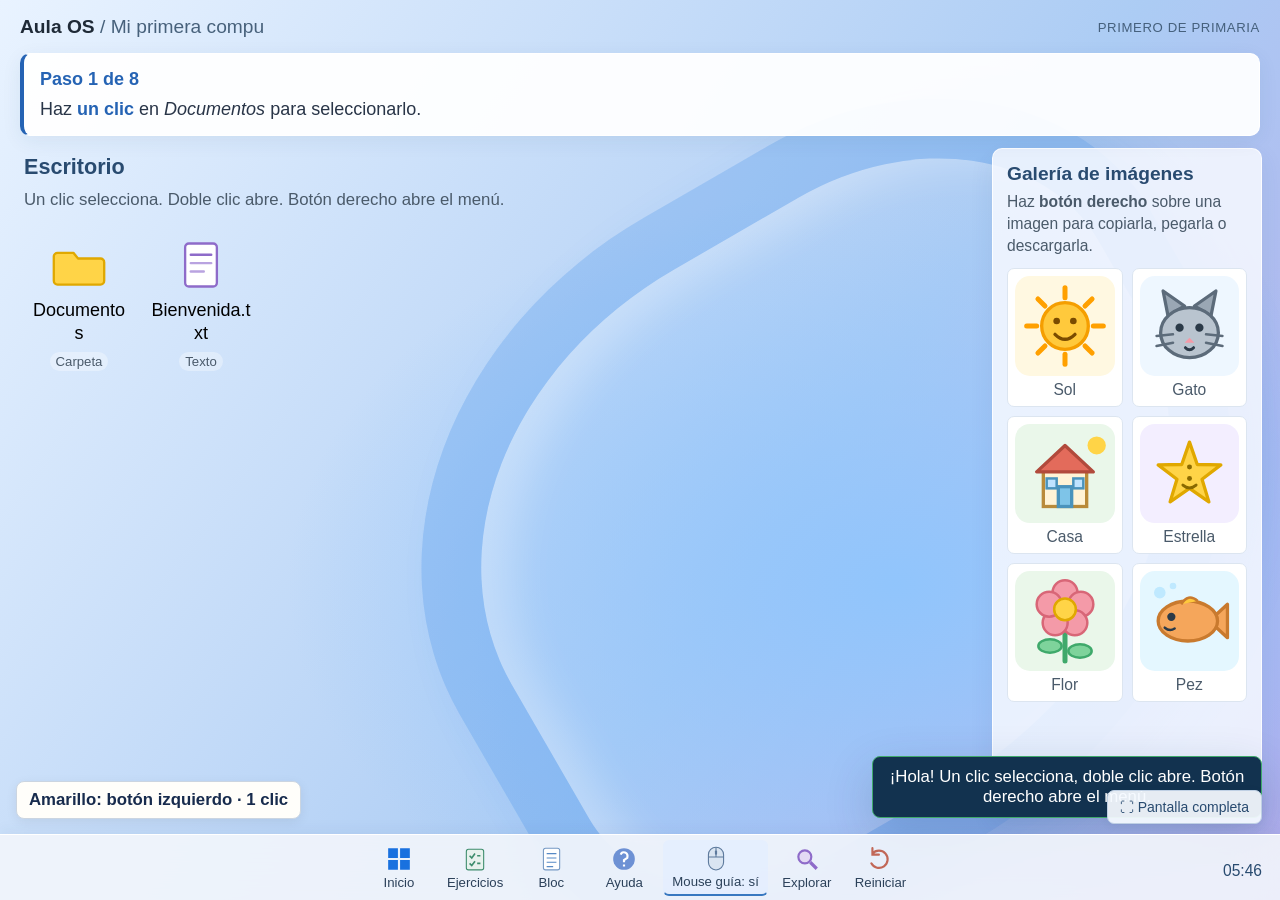
==== commit e3760169: "Añadir botón de pantalla completa" ====
--- a/index.html
+++ b/index.html
@@ -1469,5 +1469,18 @@
 
 })();
 </script>
+<button id="pantallaCompleta" type="button" aria-label="Activar pantalla completa" aria-pressed="false" title="Pantalla completa">⛶ Pantalla completa</button>
+<style>
+#pantallaCompleta{position:fixed;right:18px;bottom:76px;z-index:990;padding:8px 12px;border:1px solid #bfd0e4;border-radius:7px;background:#f6faffee;color:#294b70;font:14px "Segoe UI",Arial,sans-serif;cursor:pointer;box-shadow:0 2px 8px #18375b12}
+#pantallaCompleta:hover{background:#e2eeff}#pantallaCompleta:focus-visible{outline:2px solid #2563eb;outline-offset:2px}
+</style>
+<script>
+(function(){
+const b=document.getElementById('pantallaCompleta');
+function update(){const on=!!(document.fullscreenElement||document.webkitFullscreenElement);b.textContent=on?'⛶ Salir de pantalla completa':'⛶ Pantalla completa';b.setAttribute('aria-pressed',String(on));b.setAttribute('aria-label',on?'Salir de pantalla completa':'Activar pantalla completa');}
+b.addEventListener('click',async function(){try{if(document.fullscreenElement||document.webkitFullscreenElement){if(document.exitFullscreen)await document.exitFullscreen();else if(document.webkitExitFullscreen)document.webkitExitFullscreen();}else{const el=document.documentElement;if(el.requestFullscreen)await el.requestFullscreen();else if(el.webkitRequestFullscreen)el.webkitRequestFullscreen();else throw new Error('unsupported');}update();}catch(e){b.textContent='Usa el menú del navegador → Pantalla completa';setTimeout(update,4000);}});
+document.addEventListener('fullscreenchange',update);document.addEventListener('webkitfullscreenchange',update);update();
+})();
+</script>
 </body>
 </html>
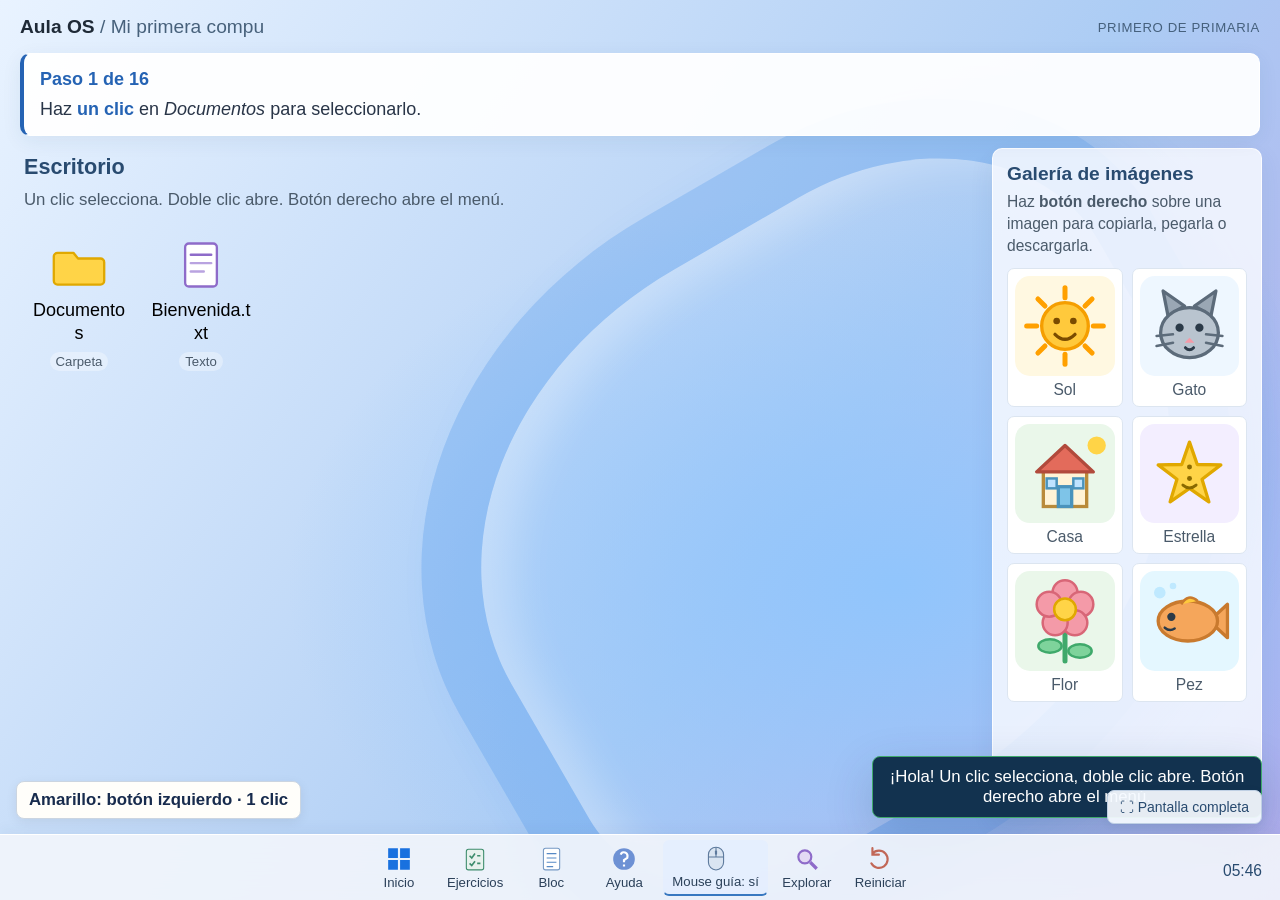
==== commit 004e3c61: "Agregar ocho misiones sencillas para primero de primaria" ====
--- a/index.html
+++ b/index.html
@@ -779,10 +779,18 @@
     });
   }
 
+  function marcarMision(paso, clave){
+    if(!estado.explorando && nivelActual === paso && !document.getElementById('fiestaNivel')){
+      estado.flags[clave] = true;
+    }
+  }
+
   function cerrarVentana(id, conX){
     var info = estado.ventanas[id];
     if(!info) return;
     if(conX) info.cerrarConX = true;
+    if(conX && info.tipo === 'texto') marcarMision(8, 'cerroBloc');
+    if(conX && info.tipo === 'visor' && info.imagenId === 'sol') marcarMision(15, 'cerroSol');
     if(conX && info.itemId === ids.documentos && nivelActual === 2) estado.flags.cerroConX = true;
     if(info.el.parentNode) info.el.parentNode.removeChild(info.el);
     delete estado.ventanas[id];
@@ -893,6 +901,9 @@
     var img = buscarImagen(item.img);
     if(!img){ aviso("No se encontró la imagen.", "error"); return; }
     var w = crearVentana({ titulo:"Imagen: " + item.nombre, tipo:"visor", ancho:480 });
+    estado.ventanas[w.id].imagenId = img.id;
+    if(img.id === 'sol') marcarMision(14, 'vioSol');
+    revisarEjercicios();
     var cuerpo = w.cuerpo;
     cuerpo.innerHTML = "";
     var el = document.createElement("img");
@@ -924,6 +935,8 @@
     if(ya){ enfocarVentana(ya); return; }
     var w = crearVentana({ titulo:"Bloc de notas", tipo:"texto", itemId:item.id, ancho:560 });
     construirBloc(w, item);
+    if(item.creadoPorUsuario) marcarMision(9, 'abrioNota');
+    revisarEjercicios();
   }
 
   function construirBloc(w, item){
@@ -945,6 +958,7 @@
     area.setAttribute("aria-label","Área para escribir y practicar el teclado");
     area.addEventListener("input", function(){
       if(nivelActual === 6 && area.value.trim().length > 0) estado.flags.escribio = true;
+      if(item && item.creadoPorUsuario && area.value.trim().toLowerCase() === 'hola') marcarMision(11, 'escribioHola');
       revisarEjercicios();
     });
 
@@ -967,6 +981,7 @@
         estado.escritorio.push(nuevo);
       }
       if(nivelActual === 7) estado.flags.guardo = true;
+      if(item && item.creadoPorUsuario && area.value.trim().toLowerCase() === 'hola') marcarMision(12, 'guardoHola');
       renderEscritorio();
       aviso("¡Guardado en el escritorio como «" + n + "»!", "exito");
       revisarEjercicios();
@@ -975,7 +990,11 @@
     nuevoBtn.type = "button";
     nuevoBtn.className = "btn";
     nuevoBtn.textContent = "Limpiar texto";
-    nuevoBtn.addEventListener("click", function(){ area.value = ""; area.focus(); });
+    nuevoBtn.addEventListener("click", function(){
+      area.value = ""; area.focus();
+      if(item && item.creadoPorUsuario) marcarMision(10, 'limpioNota');
+      revisarEjercicios();
+    });
 
     bar.appendChild(guardar);
     bar.appendChild(nuevoBtn);
@@ -1097,6 +1116,7 @@
     items.push({ label:"Ver imagen grande", action:function(){ abrirVisorImagen(imagen(img.nombre, img.id)); } });
 
     if(nivelActual === 3) estado.flags.abrioMenu = true;
+    if(img.id === 'sol') marcarMision(13, 'menuSol');
     mostrarMenu(x, y, "Imagen: " + img.nombre, items);
     revisarEjercicios();
   }
@@ -1151,7 +1171,15 @@
     {txt:'Abre <strong>Documentos → Imágenes</strong>. Copia y pega las <strong>6 imágenes diferentes</strong> de la galería, una por una.',check:function(){return cantidadEn(ids.dibujos)===IMAGENES.length;}},
     {txt:'Ahora abre <strong>Documentos → Descargas del juego</strong>. Copia y pega otra vez las <strong>6 imágenes diferentes</strong>. Todo queda dentro del juego.',check:function(){return cantidadEn(ids.descargas)===IMAGENES.length;}},
     {txt:'Abre el <strong>Bloc</strong> y escribe tu nombre.',check:function(){return !!estado.flags.escribio;}},
-    {txt:'Pulsa <strong>Guardar en el escritorio</strong>.',check:function(){return !!estado.flags.guardo;}}
+    {txt:'Pulsa <strong>Guardar en el escritorio</strong>.',check:function(){return !!estado.flags.guardo;}},
+    {txt:'Cierra el <strong>Bloc de notas</strong> con la <strong>X</strong>.',check:function(){return !!estado.flags.cerroBloc;}},
+    {txt:'Busca la nota que guardaste en el escritorio y ábrela con <strong>dos clics rápidos</strong>.',check:function(){return !!estado.flags.abrioNota;}},
+    {txt:'Pulsa <strong>Limpiar texto</strong> en tu nota.',check:function(){return !!estado.flags.limpioNota;}},
+    {txt:'Escribe la palabra <strong>hola</strong> en tu nota.',check:function(){return !!estado.flags.escribioHola;}},
+    {txt:'Pulsa <strong>Guardar en el escritorio</strong> para guardar tu saludo.',check:function(){return !!estado.flags.guardoHola;}},
+    {txt:'Haz <strong>botón derecho</strong> sobre el <strong>Sol</strong> de la galería.',check:function(){return !!estado.flags.menuSol;}},
+    {txt:'En el menú del Sol, elige <strong>Ver imagen grande</strong>. Si se cerró el menú, haz botón derecho en el Sol otra vez.',check:function(){return !!estado.flags.vioSol;}},
+    {txt:'Cierra la ventana <strong>Imagen: Sol</strong> con la <strong>X</strong>.',check:function(){return !!estado.flags.cerroSol;}}
   ];
   function celebrarNivel(numero){
     var fiesta=document.createElement('div');fiesta.id='fiestaNivel';
@@ -1411,9 +1439,10 @@
       if(estado.explorando || pendiente === -1){pide='';mensaje='Explora: mueve el mouse y prueba sus botones.';}
       else if(document.getElementById("fiestaNivel")){pide="";mensaje="¡Hurra! Ya viene el siguiente paso…";}
       else if(menuAbierto){mensaje='Botón izquierdo · elige una opción del menú';}
-      else if(pendiente === 1 || (pendiente === 5 && !Object.values(estado.ventanas).some(function(v){return v.tipo==='carpeta' && v.itemId===ids.descargas;}))){pide='doble';mensaje='Amarillo: botón izquierdo · 2 clics rápidos';}
-      else if(pendiente === 3 || ((pendiente === 4 || pendiente === 5) && ultimo && document.elementFromPoint(ultimo.clientX,ultimo.clientY) && document.elementFromPoint(ultimo.clientX,ultimo.clientY).closest(".gal-item"))){pide='derecho';mensaje='Amarillo: botón derecho · abre el menú';}
+      else if(pendiente === 1 || pendiente === 9 || (pendiente === 5 && !Object.values(estado.ventanas).some(function(v){return v.tipo==='carpeta' && v.itemId===ids.descargas;}))){pide='doble';mensaje='Amarillo: botón izquierdo · 2 clics rápidos';}
+      else if(pendiente === 3 || pendiente === 13 || ((pendiente === 4 || pendiente === 5) && ultimo && document.elementFromPoint(ultimo.clientX,ultimo.clientY) && document.elementFromPoint(ultimo.clientX,ultimo.clientY).closest(".gal-item"))){pide='derecho';mensaje='Amarillo: botón derecho · abre el menú';}
       else if(pendiente === 6 && document.querySelector('textarea')){pide='';mensaje='Ahora usa el teclado para escribir tu nombre.';}
+      if(pendiente === 11 && !document.getElementById('fiestaNivel')){pide='';mensaje='Ahora usa el teclado para escribir hola.';}
       guia.dataset.pide=pide;
       guia.querySelector('#mouseDoble').textContent=pide==='doble'?'2 clics':'';
       if(leyenda.textContent!==mensaje) leyenda.textContent=mensaje;
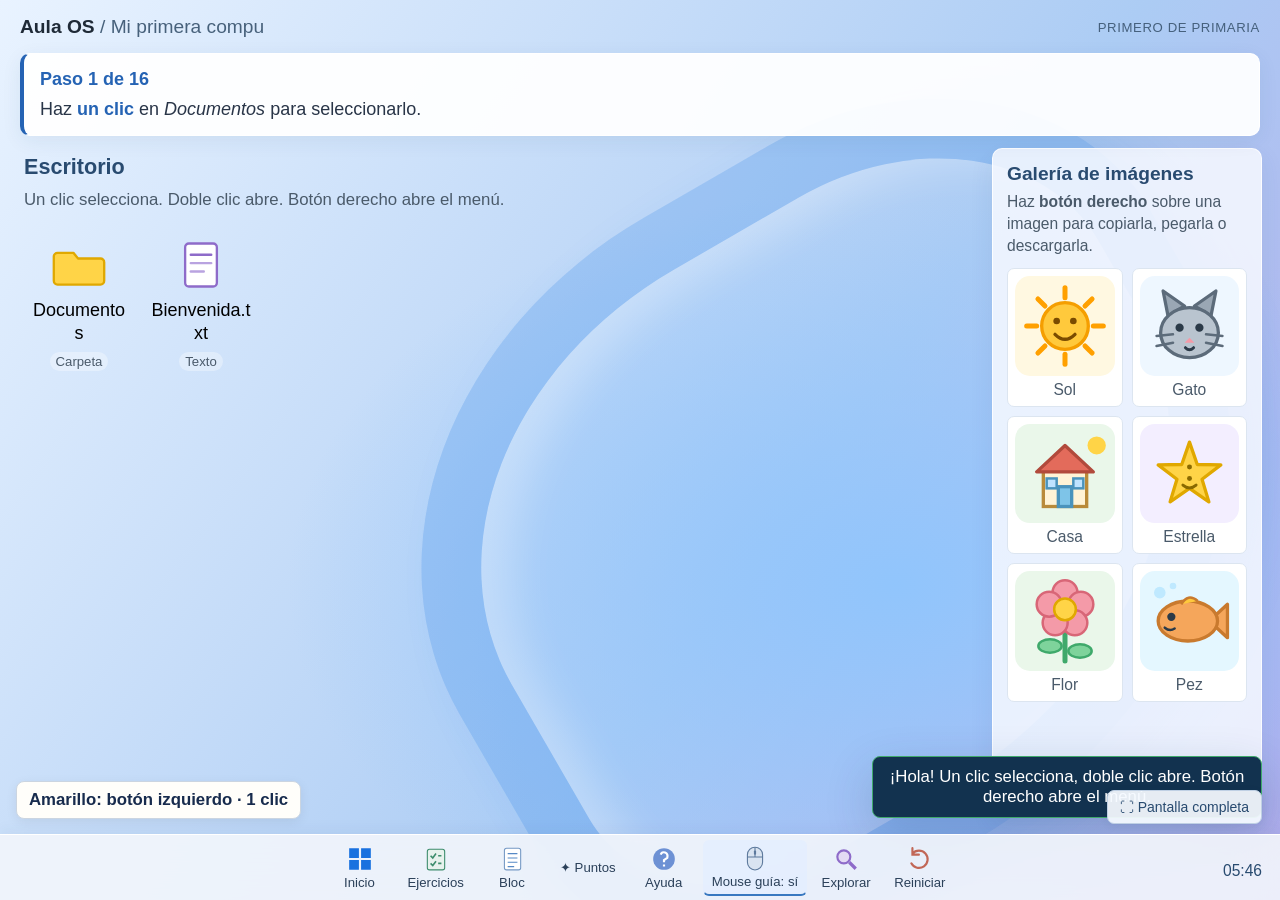
==== commit 34241f39: "Añadir Puntos a OS1 con diez niveles de práctica del mouse" ====
--- a/index.html
+++ b/index.html
@@ -291,6 +291,7 @@
   <button class="btn" id="btnInicio" aria-haspopup="menu" aria-expanded="false">Inicio</button>
   <button class="btn verde" id="btnEjercicios">Ejercicios</button>
   <button class="btn morado" id="btnBloc">Bloc</button>
+  <a class="btn" href="actividades/puntos/" style="text-decoration:none" title="Puntos: descubre dibujos y practica los botones del mouse">✦ Puntos</a>
   <button class="btn" id="btnAyuda">Ayuda</button>
   <button class="btn" id="btnExplorar" aria-pressed="false">Modo explorar</button>
   <button class="btn rojo" id="btnReiniciar">Reiniciar</button>
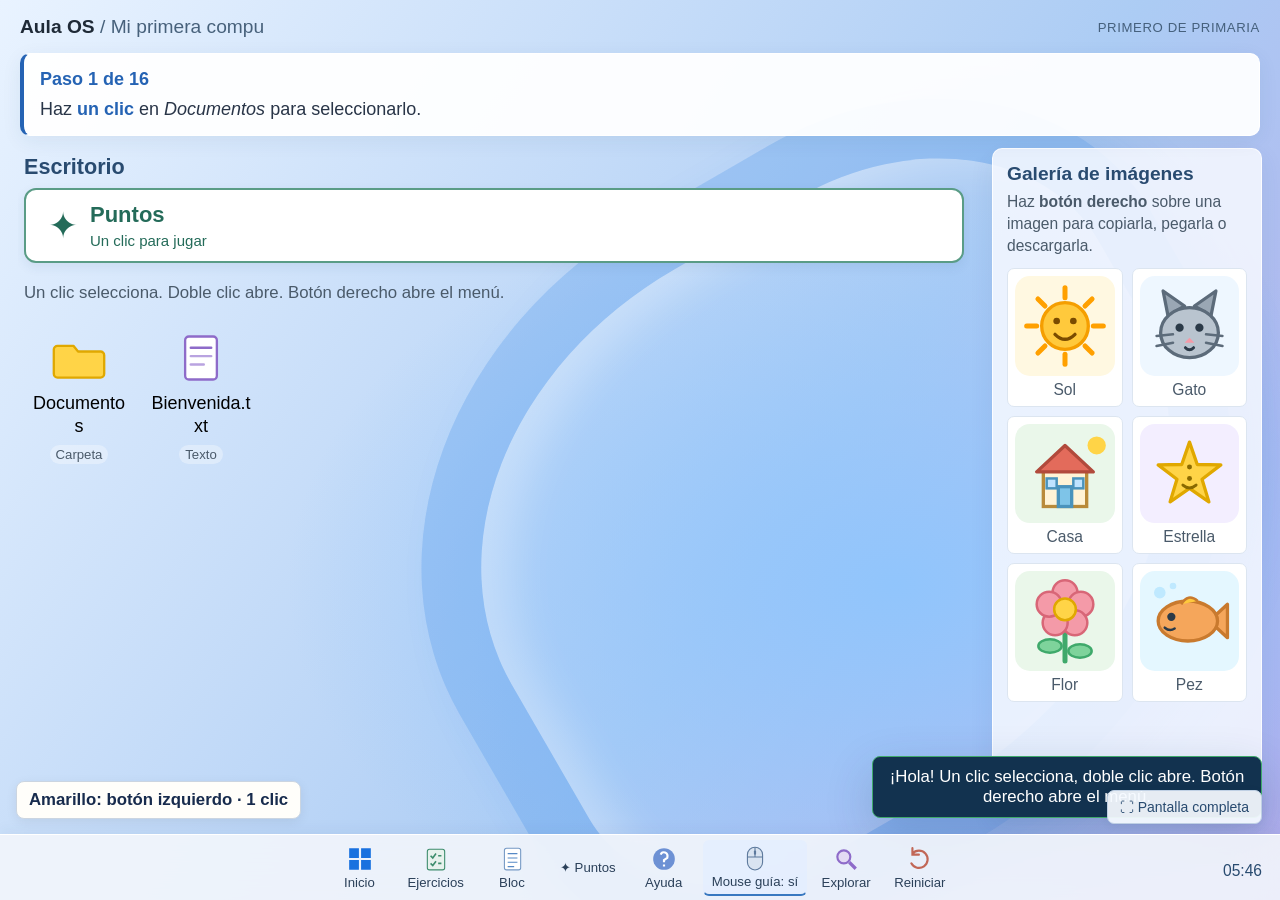
==== commit 78655c19: "Mostrar botón Puntos de un clic en el escritorio de OS1" ====
--- a/index.html
+++ b/index.html
@@ -266,6 +266,8 @@
 .progreso-txt{font-size:16.8px}.barra-progreso{height:14px;border-width:1px}li.ejercicio{font-size:18px;border-width:1px;padding:10px;border-radius:8px}li.ejercicio .marca{font-size:21.6px}
 @media(max-width:850px){#barraTareas{padding:5px 8px;justify-content:flex-start;overflow-x:auto}.reloj{display:none}#barraTareas .btn{min-width:64px;padding:4px 6px}#escritorio{grid-template-columns:minmax(0,1fr) 230px;gap:12px}}
 @media(max-width:580px){.aula-marca>span{display:none}#escritorio{grid-template-columns:minmax(0,1fr) 180px;gap:8px;left:8px;right:8px}#estadoNivel{left:8px;right:8px;font-size:16.8px}#galeria{padding:9px}#galeriaGrid{gap:6px}#iconos{grid-template-columns:repeat(auto-fill,92px)}.icono .nombre{font-size:16.8px}}
+
+.acceso-puntos{display:inline-flex;align-items:center;gap:12px;margin:4px 0 14px;padding:12px 22px;background:#fff;color:#246b59;border:2px solid #5a9c86;border-radius:12px;text-decoration:none;box-shadow:0 4px 12px #23436a15}.acceso-puntos>span:first-child{font-size:36px}.acceso-puntos strong{display:block;font-size:22px}.acceso-puntos small{display:block;margin-top:4px;font-size:15px}.acceso-puntos:hover{background:#e5f5ec}.acceso-puntos:focus-visible{outline:4px solid #e7b84e;outline-offset:3px}
 </style>
 </head>
 <body>
@@ -274,6 +276,7 @@
 <main id="escritorio" aria-label="Escritorio de Mi Primera Compu">
   <section id="zonaIconos" aria-label="Escritorio">
     <h1>Escritorio</h1>
+    <a class="acceso-puntos" href="actividades/puntos/"><span aria-hidden="true">✦</span><span><strong>Puntos</strong><small>Un clic para jugar</small></span></a>
     <p class="ayuda-mini">Un clic selecciona. Doble clic abre. Botón derecho abre el menú.</p>
     <ul id="iconos"></ul>
   </section>
